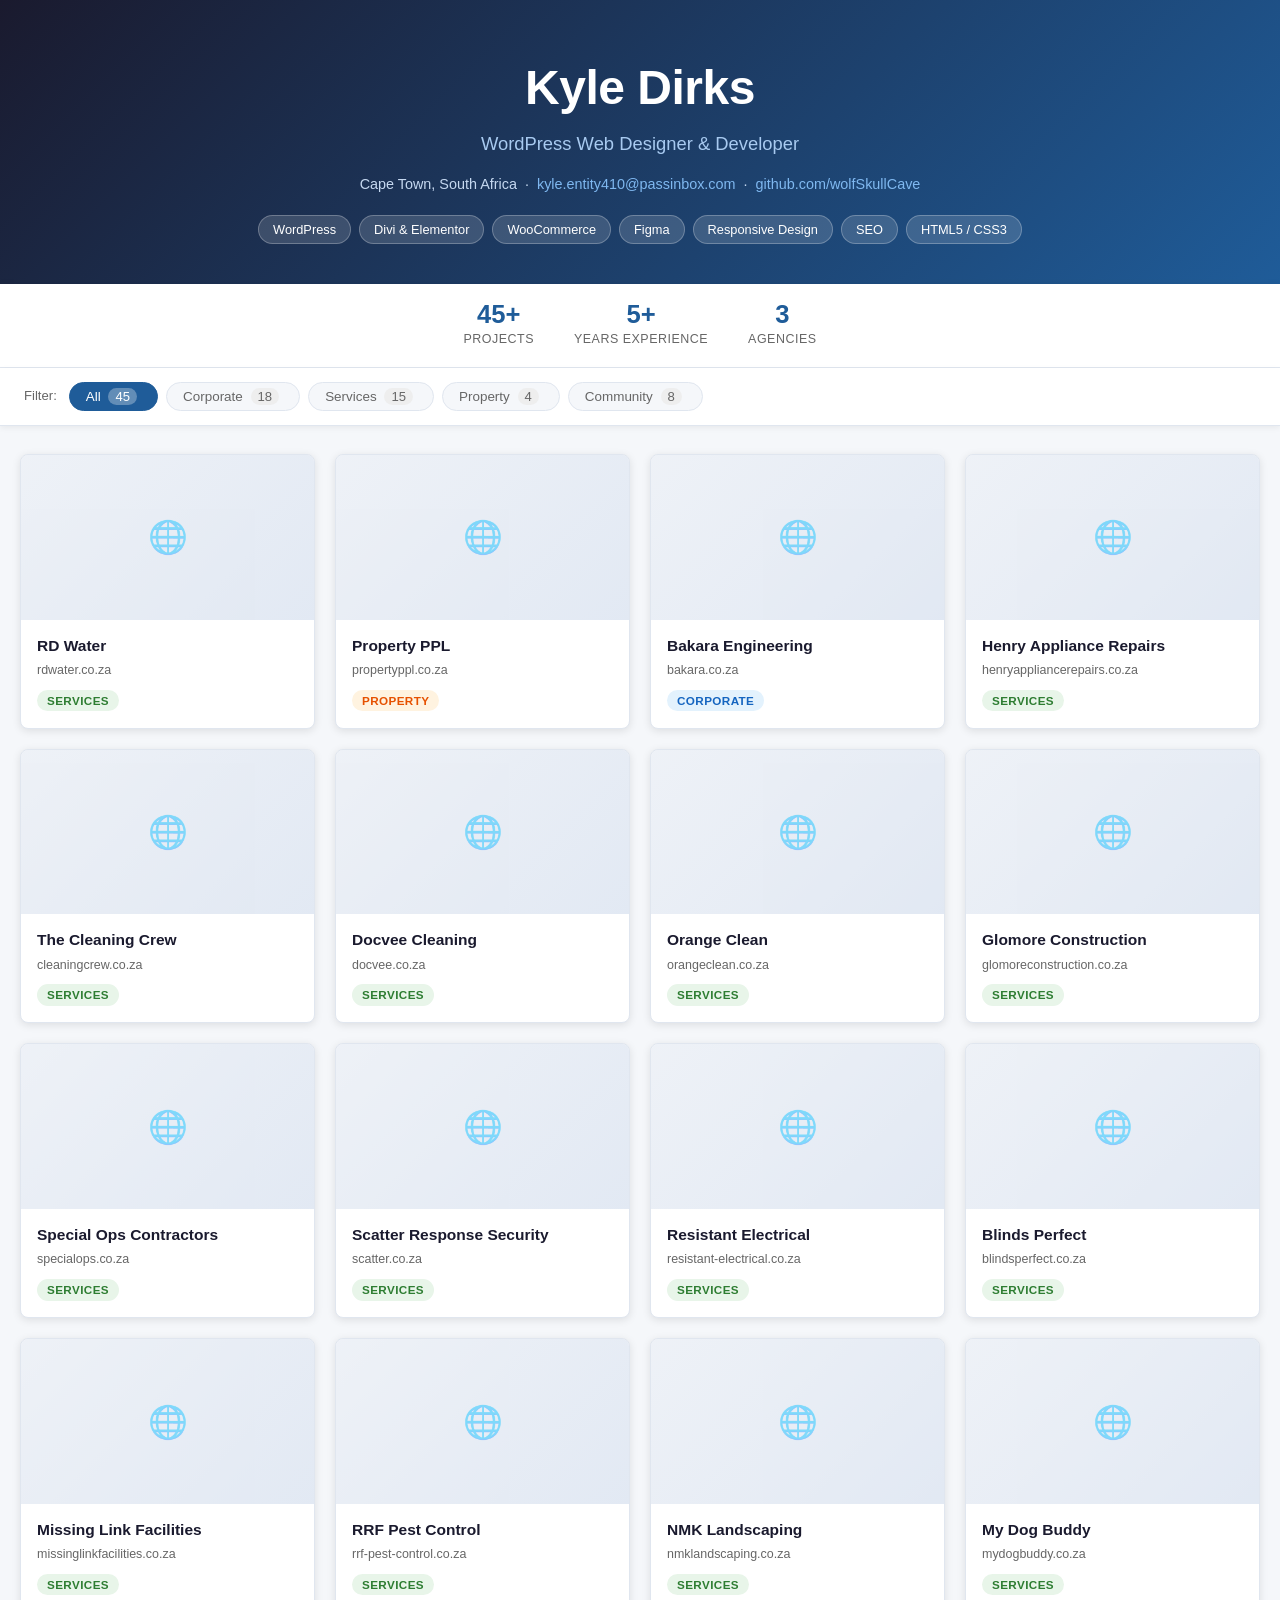
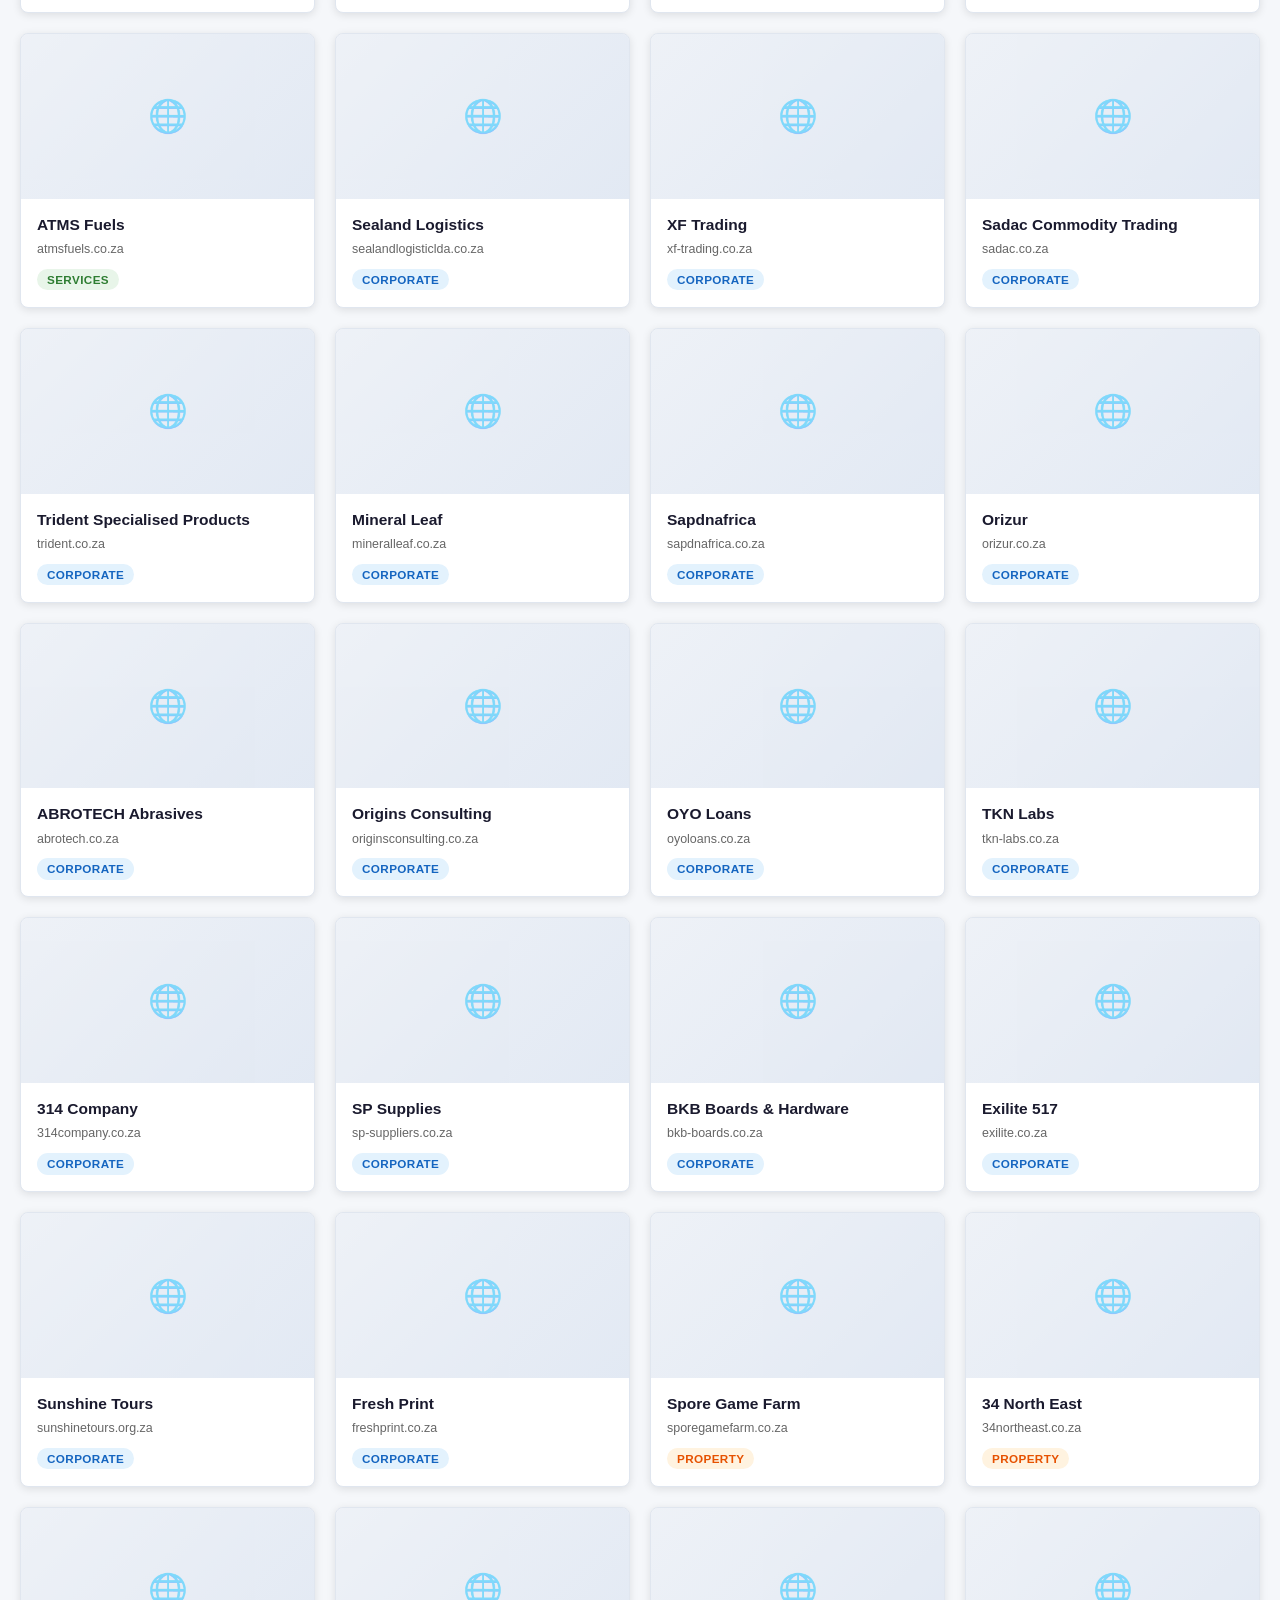
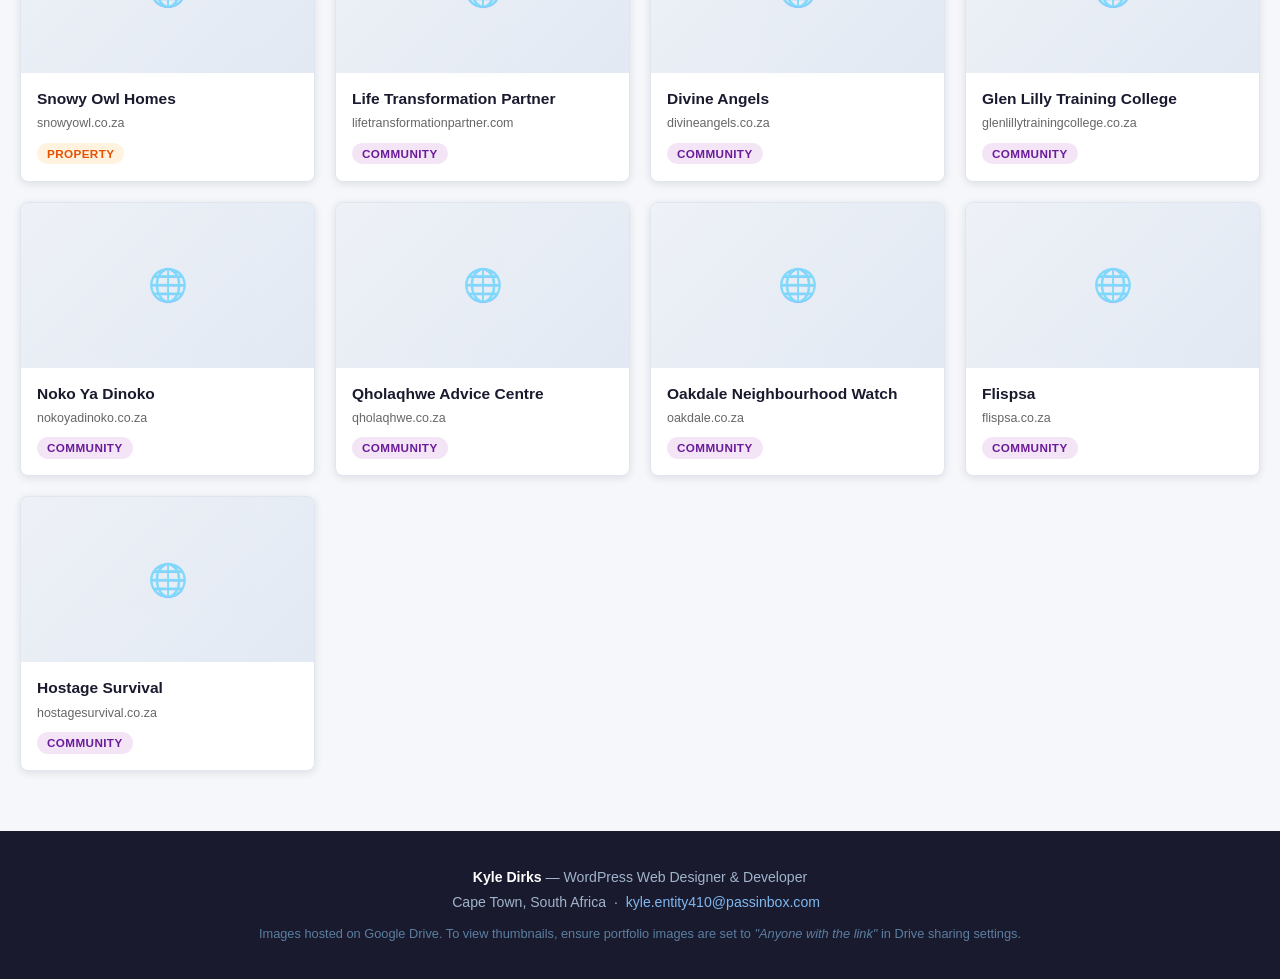
==== public/index.html @ 45b48754 "Mvoe site into public/ and add Wrangler config" ====
<!doctype html>
<html lang="en">
  <head>
    <meta charset="UTF-8" />
    <meta name="viewport" content="width=device-width, initial-scale=1.0" />
    <title>Kyle Dirks — WordPress Web Designer | Portfolio</title>
    <style>
      *,
      *::before,
      *::after {
        box-sizing: border-box;
        margin: 0;
        padding: 0;
      }

      :root {
        --accent: #1f5c99;
        --accent-light: #2e7bd4;
        --accent-bg: #ebf2fb;
        --dark: #1a1a2e;
        --text: #333;
        --muted: #666;
        --light: #f5f7fa;
        --border: #e0e6ef;
        --radius: 8px;
        --shadow: 0 2px 8px rgba(0, 0, 0, 0.1);
        --shadow-lg: 0 8px 32px rgba(0, 0, 0, 0.18);
      }

      body {
        font-family: "Segoe UI", Arial, sans-serif;
        background: var(--light);
        color: var(--text);
        line-height: 1.5;
      }

      /* ─── HEADER ─────────────────────────── */
      header {
        background: linear-gradient(135deg, #1a1a2e 0%, var(--accent) 100%);
        color: #fff;
        padding: 52px 24px 40px;
        text-align: center;
      }
      header h1 {
        font-size: clamp(2rem, 5vw, 3rem);
        font-weight: 700;
        letter-spacing: -0.5px;
      }
      header .subtitle {
        font-size: 1.15rem;
        color: #a8caf0;
        margin: 6px 0 16px;
        font-weight: 400;
      }
      header .meta {
        font-size: 0.9rem;
        color: #c5d8f0;
        margin-bottom: 20px;
      }
      header .meta a {
        color: #7fb8f0;
        text-decoration: none;
      }
      header .meta a:hover {
        text-decoration: underline;
      }
      .tags {
        display: flex;
        flex-wrap: wrap;
        justify-content: center;
        gap: 8px;
      }
      .tag {
        background: rgba(255, 255, 255, 0.15);
        border: 1px solid rgba(255, 255, 255, 0.25);
        color: #fff;
        border-radius: 20px;
        padding: 4px 14px;
        font-size: 0.8rem;
        font-weight: 500;
      }

      /* ─── STATS BAR ──────────────────────── */
      .stats {
        display: flex;
        justify-content: center;
        gap: 40px;
        flex-wrap: wrap;
        background: #fff;
        border-bottom: 1px solid var(--border);
        padding: 18px 24px;
        box-shadow: var(--shadow);
      }
      .stat {
        text-align: center;
      }
      .stat-n {
        font-size: 1.6rem;
        font-weight: 700;
        color: var(--accent);
        line-height: 1;
      }
      .stat-l {
        font-size: 0.78rem;
        color: var(--muted);
        margin-top: 2px;
        text-transform: uppercase;
        letter-spacing: 0.5px;
      }

      /* ─── FILTERS ────────────────────────── */
      .filter-bar {
        position: sticky;
        top: 0;
        z-index: 10;
        background: #fff;
        border-bottom: 1px solid var(--border);
        padding: 14px 24px;
        display: flex;
        flex-wrap: wrap;
        gap: 8px;
        align-items: center;
        box-shadow: 0 2px 6px rgba(0, 0, 0, 0.06);
      }
      .filter-bar span {
        font-size: 0.82rem;
        color: var(--muted);
        margin-right: 4px;
        flex-shrink: 0;
      }
      .filter-btn {
        background: var(--light);
        border: 1.5px solid var(--border);
        color: var(--muted);
        border-radius: 20px;
        padding: 5px 16px;
        font-size: 0.84rem;
        cursor: pointer;
        transition: all 0.18s;
        font-weight: 500;
      }
      .filter-btn:hover {
        border-color: var(--accent);
        color: var(--accent);
        background: var(--accent-bg);
      }
      .filter-btn.active {
        background: var(--accent);
        border-color: var(--accent);
        color: #fff;
      }
      .count-badge {
        display: inline-block;
        background: #eee;
        color: var(--muted);
        border-radius: 10px;
        padding: 1px 7px;
        font-size: 0.72rem;
        margin-left: 4px;
      }
      .filter-btn.active .count-badge {
        background: rgba(255, 255, 255, 0.3);
        color: #fff;
      }

      /* ─── GRID ───────────────────────────── */
      .grid-wrap {
        max-width: 1300px;
        margin: 0 auto;
        padding: 28px 20px 60px;
      }
      .project-grid {
        display: grid;
        grid-template-columns: repeat(auto-fill, minmax(280px, 1fr));
        gap: 20px;
      }

      /* ─── CARD ───────────────────────────── */
      .card {
        background: #fff;
        border-radius: var(--radius);
        overflow: hidden;
        box-shadow: var(--shadow);
        transition:
          transform 0.18s,
          box-shadow 0.18s;
        cursor: pointer;
        border: 1px solid var(--border);
      }
      .card:hover {
        transform: translateY(-4px);
        box-shadow: var(--shadow-lg);
      }
      .card-thumb {
        width: 100%;
        aspect-ratio: 16/9;
        object-fit: cover;
        object-position: top;
        background: #dde4ef;
        display: block;
      }
      .card-thumb-placeholder {
        width: 100%;
        aspect-ratio: 16/9;
        background: linear-gradient(135deg, #dde4ef 0%, #c5d3e8 100%);
        display: flex;
        align-items: center;
        justify-content: center;
        color: var(--accent);
        font-size: 2rem;
        opacity: 0.5;
      }
      .card-body {
        padding: 14px 16px 16px;
      }
      .card-title {
        font-size: 0.97rem;
        font-weight: 600;
        color: var(--dark);
        margin-bottom: 4px;
      }
      .card-url {
        font-size: 0.78rem;
        color: var(--muted);
        margin-bottom: 8px;
        overflow: hidden;
        text-overflow: ellipsis;
        white-space: nowrap;
      }
      .cat-badge {
        display: inline-block;
        border-radius: 12px;
        padding: 2px 10px;
        font-size: 0.73rem;
        font-weight: 600;
        text-transform: uppercase;
        letter-spacing: 0.4px;
      }
      .cat-services {
        background: #e8f5e9;
        color: #2e7d32;
      }
      .cat-corporate {
        background: #e3f2fd;
        color: #1565c0;
      }
      .cat-property {
        background: #fff3e0;
        color: #e65100;
      }
      .cat-community {
        background: #f3e5f5;
        color: #6a1b9a;
      }

      /* ─── MODAL ──────────────────────────── */
      .modal-overlay {
        display: none;
        position: fixed;
        inset: 0;
        z-index: 100;
        background: rgba(10, 14, 25, 0.88);
        backdrop-filter: blur(4px);
        align-items: center;
        justify-content: center;
        padding: 20px;
      }
      .modal-overlay.open {
        display: flex;
      }
      .modal-box {
        background: #fff;
        border-radius: 12px;
        max-width: 960px;
        width: 100%;
        overflow: hidden;
        box-shadow: 0 24px 64px rgba(0, 0, 0, 0.5);
        max-height: 90vh;
        display: flex;
        flex-direction: column;
      }
      .modal-img-wrap {
        position: relative;
        background: #111;
        flex-shrink: 0;
      }
      .modal-img {
        width: 100%;
        max-height: 60vh;
        object-fit: contain;
        display: block;
      }
      .modal-close {
        position: absolute;
        top: 10px;
        right: 10px;
        background: rgba(0, 0, 0, 0.6);
        color: #fff;
        border: none;
        border-radius: 50%;
        width: 34px;
        height: 34px;
        font-size: 1.2rem;
        cursor: pointer;
        line-height: 34px;
        text-align: center;
        transition: background 0.15s;
      }
      .modal-close:hover {
        background: rgba(0, 0, 0, 0.9);
      }
      .modal-info {
        padding: 20px 24px;
        overflow-y: auto;
      }
      .modal-title {
        font-size: 1.25rem;
        font-weight: 700;
        color: var(--dark);
        margin-bottom: 6px;
      }
      .modal-url {
        color: var(--accent);
        font-size: 0.9rem;
        margin-bottom: 12px;
      }
      .modal-url a {
        color: inherit;
        text-decoration: none;
      }
      .modal-url a:hover {
        text-decoration: underline;
      }

      /* ─── FOOTER ─────────────────────────── */
      footer {
        background: var(--dark);
        color: #a0b4cc;
        text-align: center;
        padding: 32px 20px;
        font-size: 0.88rem;
      }
      footer a {
        color: #7fb8f0;
        text-decoration: none;
      }
      footer a:hover {
        text-decoration: underline;
      }
      footer p {
        margin: 4px 0;
      }

      /* ─── NO RESULTS ─────────────────────── */
      .no-results {
        text-align: center;
        padding: 60px 20px;
        color: var(--muted);
        display: none;
      }
      .no-results.show {
        display: block;
      }

      @media (max-width: 500px) {
        .stats {
          gap: 20px;
        }
        .stat-n {
          font-size: 1.3rem;
        }
        .filter-bar {
          padding: 10px 14px;
        }
      }
    </style>
  </head>
  <body>
    <!-- HEADER -->
    <header>
      <h1>Kyle Dirks</h1>
      <p class="subtitle">WordPress Web Designer &amp; Developer</p>
      <p class="meta">
        Cape Town, South Africa &nbsp;·&nbsp;
        <a href="mailto:kyle.entity410@passinbox.com"
          >kyle.entity410@passinbox.com</a
        >
        &nbsp;·&nbsp;
        <a href="https://github.com/wolfSkullCave" target="_blank"
          >github.com/wolfSkullCave</a
        >
      </p>
      <div class="tags">
        <span class="tag">WordPress</span>
        <span class="tag">Divi &amp; Elementor</span>
        <span class="tag">WooCommerce</span>
        <span class="tag">Figma</span>
        <span class="tag">Responsive Design</span>
        <span class="tag">SEO</span>
        <span class="tag">HTML5 / CSS3</span>
      </div>
    </header>

    <!-- STATS -->
    <div class="stats">
      <div class="stat">
        <div class="stat-n">45+</div>
        <div class="stat-l">Projects</div>
      </div>
      <div class="stat">
        <div class="stat-n">5+</div>
        <div class="stat-l">Years Experience</div>
      </div>
      <div class="stat">
        <div class="stat-n">3</div>
        <div class="stat-l">Agencies</div>
      </div>
    </div>

    <!-- FILTER BAR -->
    <div class="filter-bar">
      <span>Filter:</span>
      <button class="filter-btn active" data-cat="all">
        All <span class="count-badge" id="cnt-all"></span>
      </button>
      <button class="filter-btn" data-cat="corporate">
        Corporate <span class="count-badge" id="cnt-corporate"></span>
      </button>
      <button class="filter-btn" data-cat="services">
        Services <span class="count-badge" id="cnt-services"></span>
      </button>
      <button class="filter-btn" data-cat="property">
        Property <span class="count-badge" id="cnt-property"></span>
      </button>
      <button class="filter-btn" data-cat="community">
        Community <span class="count-badge" id="cnt-community"></span>
      </button>
    </div>

    <!-- GRID -->
    <div class="grid-wrap">
      <div class="project-grid" id="grid"></div>
      <div class="no-results" id="noResults">No projects in this category.</div>
    </div>

    <!-- MODAL -->
    <div class="modal-overlay" id="modal" onclick="closeModal(event)">
      <div class="modal-box">
        <div class="modal-img-wrap">
          <img class="modal-img" id="modalImg" src="" alt="" />
          <button
            class="modal-close"
            onclick="document.getElementById('modal').classList.remove('open')"
          >
            ✕
          </button>
        </div>
        <div class="modal-info">
          <div class="modal-title" id="modalTitle"></div>
          <div class="modal-url" id="modalUrl"></div>
        </div>
      </div>
    </div>

    <!-- FOOTER -->
    <footer>
      <p>
        <strong style="color: #fff">Kyle Dirks</strong> — WordPress Web Designer
        &amp; Developer
      </p>
      <p>
        Cape Town, South Africa &nbsp;·&nbsp;
        <a href="mailto:kyle.entity410@passinbox.com"
          >kyle.entity410@passinbox.com</a
        >
        &nbsp;
      </p>
      <p style="margin-top: 10px; font-size: 0.8rem; color: #5a7fa0">
        Images hosted on Google Drive. To view thumbnails, ensure portfolio
        images are set to <em>"Anyone with the link"</em> in Drive sharing
        settings.
      </p>
    </footer>

    <script>
      const PROJECTS = [
        // ── LIVE SITES ─────────────────────────────────────────────────────────────
        {
          id: "1VOn3ZKAwUbLEKaM4uTJyztJ9x8DO9kuT",
          name: "RD Water",
          url: "rdwater.co.za",
          cat: "services",
        },
        {
          id: "1xuIS_zCRkSn0fhZF6Ad-k_DvDBIlaHQO",
          name: "Property PPL",
          url: "propertyppl.co.za",
          cat: "property",
        },
        {
          id: "1AdY3MvihswEKkSLO9ONEdrPy8ykD-rSt",
          name: "Bakara Engineering",
          url: "bakara.co.za",
          cat: "corporate",
        },

        // ── SERVICES ────────────────────────────────────────────────────────────────
        {
          id: "1OZeitE3I3MEvcCmDrr14hKFffZswoZzj",
          name: "Henry Appliance Repairs",
          url: "henryappliancerepairs.co.za",
          cat: "services",
        },
        {
          id: "1ao2gnwcumHWJuwLQurOdCk4n6X17knT5",
          name: "The Cleaning Crew",
          url: "cleaningcrew.co.za",
          cat: "services",
        },
        {
          id: "1-XbLEE9x52l-U4YPDpGG1Ltl_JV69nsO",
          name: "Docvee Cleaning",
          url: "docvee.co.za",
          cat: "services",
        },
        {
          id: "17dZBe9qcqf1zkoKFgwig2fU0ifJXUtPw",
          name: "Orange Clean",
          url: "orangeclean.co.za",
          cat: "services",
        },
        {
          id: "1oFAxQyvmVrfmtj0T7iDNGGWK8JG4TdI8",
          name: "Glomore Construction",
          url: "glomoreconstruction.co.za",
          cat: "services",
        },
        {
          id: "1_yMRY7HYg5rNJz_zPk6j6thSe9CJH3C1",
          name: "Special Ops Contractors",
          url: "specialops.co.za",
          cat: "services",
        },
        {
          id: "1XLmnslQxLV0-A5N7F5BeiASNNL_PTV9k",
          name: "Scatter Response Security",
          url: "scatter.co.za",
          cat: "services",
        },
        {
          id: "1ZPDRsFscFp4ztmzE1AEtw1baC3YrvpFQ",
          name: "Resistant Electrical",
          url: "resistant-electrical.co.za",
          cat: "services",
        },
        {
          id: "19HLzJamrmNAw_ViIx2vaQvEqMYDIzRyc",
          name: "Blinds Perfect",
          url: "blindsperfect.co.za",
          cat: "services",
        },
        {
          id: "1XZkaNRYfQNSDB_0Z4xUr1okp6CbQjUZU",
          name: "Missing Link Facilities",
          url: "missinglinkfacilities.co.za",
          cat: "services",
        },
        {
          id: "1rWTlvmh6eceCX_j27UhWy4ehguwxPcc_",
          name: "RRF Pest Control",
          url: "rrf-pest-control.co.za",
          cat: "services",
        },
        {
          id: "1-5Y-0n3PZafvwCwqHvlI_Y8YnskIpDDf",
          name: "NMK Landscaping",
          url: "nmklandscaping.co.za",
          cat: "services",
        },
        {
          id: "1yqmUr0cnCtfFo3-zH4x-Gop8-C54eU8z",
          name: "My Dog Buddy",
          url: "mydogbuddy.co.za",
          cat: "services",
        },
        {
          id: "17ULK2d_QY-LldDrziYvft5a-ivfLLGws",
          name: "ATMS Fuels",
          url: "atmsfuels.co.za",
          cat: "services",
        },

        // ── CORPORATE ───────────────────────────────────────────────────────────────
        {
          id: "1TvnXIgWq-tRLYcjlD7ZajYobvWK-GU08",
          name: "Sealand Logistics",
          url: "sealandlogisticlda.co.za",
          cat: "corporate",
        },
        {
          id: "1lAWmeF_8JWfru_qbq_qFSfo8xiZH9RE0",
          name: "XF Trading",
          url: "xf-trading.co.za",
          cat: "corporate",
        },
        {
          id: "18IDjkCeOulho27qgL-StfcYa3zH63om7",
          name: "Sadac Commodity Trading",
          url: "sadac.co.za",
          cat: "corporate",
        },
        {
          id: "1odSyRiZVa5Z-pB02ytN6AF83hdISm1Op",
          name: "Trident Specialised Products",
          url: "trident.co.za",
          cat: "corporate",
        },
        {
          id: "1GVniCfnHL-22ex8vA7lK1VIX5LeBZqFA",
          name: "Mineral Leaf",
          url: "mineralleaf.co.za",
          cat: "corporate",
        },
        {
          id: "1kBkdRtWWJVW2s0LEa4Psklf8fvdI8gFb",
          name: "Sapdnafrica",
          url: "sapdnafrica.co.za",
          cat: "corporate",
        },
        {
          id: "1gVYHnxsCOrwsFjn1sh2DRPZXwU0L5yLD",
          name: "Orizur",
          url: "orizur.co.za",
          cat: "corporate",
        },
        {
          id: "1tubptz2Ny1qfvS0vvY-3W0w2qAXRg6i4",
          name: "ABROTECH Abrasives",
          url: "abrotech.co.za",
          cat: "corporate",
        },
        {
          id: "1iZ36zqbTvmycRpXrCdN8tRi79K_C4ASt",
          name: "Origins Consulting",
          url: "originsconsulting.co.za",
          cat: "corporate",
        },
        {
          id: "17BC4peONLqBhBqfubauDkX-fMja4X01P",
          name: "OYO Loans",
          url: "oyoloans.co.za",
          cat: "corporate",
        },
        {
          id: "1gUWUZ7Tt9lh3krVtkOpVNj0A1OOA7Jlu",
          name: "TKN Labs",
          url: "tkn-labs.co.za",
          cat: "corporate",
        },
        {
          id: "1rN4cAQw4dX41zwobVpWwn-AZvj1NJurs",
          name: "314 Company",
          url: "314company.co.za",
          cat: "corporate",
        },
        {
          id: "1lldvoDo48uWdEglRrT1eZ5YebA1IIZvL",
          name: "SP Supplies",
          url: "sp-suppliers.co.za",
          cat: "corporate",
        },
        {
          id: "1WxwepwDT5En0LaowRmpZQsexEVC91fL-",
          name: "BKB Boards & Hardware",
          url: "bkb-boards.co.za",
          cat: "corporate",
        },
        {
          id: "16YYRN2rDC2ATigddgYrpSLPmro54rt0V",
          name: "Exilite 517",
          url: "exilite.co.za",
          cat: "corporate",
        },
        {
          id: "1pWQ0zmrrTksSBa-RFle3xpVck5IJ8iNv",
          name: "Sunshine Tours",
          url: "sunshinetours.org.za",
          cat: "corporate",
        },
        {
          id: "1Uxtuni425Sv7TEv5Fj5qG58pk_YyhZXg",
          name: "Fresh Print",
          url: "freshprint.co.za",
          cat: "corporate",
        },

        // ── PROPERTY ────────────────────────────────────────────────────────────────
        {
          id: "1Naz5C7mDGmfS2EZe-IqEMRAloQgKNH1P",
          name: "Spore Game Farm",
          url: "sporegamefarm.co.za",
          cat: "property",
        },
        {
          id: "1KYiaU04hvrXJO-gpbqBOhm8UjfVXv_oE",
          name: "34 North East",
          url: "34northeast.co.za",
          cat: "property",
        },
        {
          id: "1RA0YErpzneS2u5HMsngsa3TGkRCTjT4y",
          name: "Snowy Owl Homes",
          url: "snowyowl.co.za",
          cat: "property",
        },

        // ── COMMUNITY / NON-PROFIT ──────────────────────────────────────────────────
        {
          id: "1aRxssV2OieRjnNUTjFgDaeRuF-aEYSIX",
          name: "Life Transformation Partner",
          url: "lifetransformationpartner.com",
          cat: "community",
        },
        {
          id: "1GcnPHRovpuREDNdB4B-GFjitgc6EOx17",
          name: "Divine Angels",
          url: "divineangels.co.za",
          cat: "community",
        },
        {
          id: "1gYFSiIoWmRiuz5Cr-IA4-cCpQe5FWrRD",
          name: "Glen Lilly Training College",
          url: "glenlillytrainingcollege.co.za",
          cat: "community",
        },
        {
          id: "1mhT2OmBGmZmuCyJTBJvbEWFS6N6cTCdR",
          name: "Noko Ya Dinoko",
          url: "nokoyadinoko.co.za",
          cat: "community",
        },
        {
          id: "1CmbC0MAj5MkDcoOUB3C_aBBkT_3mhRQR",
          name: "Qholaqhwe Advice Centre",
          url: "qholaqhwe.co.za",
          cat: "community",
        },
        {
          id: "1iEJ2z38W00-uIITbFHQ5jycJvpBJtM1F",
          name: "Oakdale Neighbourhood Watch",
          url: "oakdale.co.za",
          cat: "community",
        },
        {
          id: "1aU_ttb_CZrlB03IZ3LLPPLmoiTGLl1Zg",
          name: "Flispsa",
          url: "flispsa.co.za",
          cat: "community",
        },
        {
          id: "1d28nck1gPjOTU8BM2vjTlMMjSuy-z2zA",
          name: "Hostage Survival",
          url: "hostagesurvival.co.za",
          cat: "community",
        },
      ];

      const CAT_LABELS = {
        services: "Services",
        corporate: "Corporate",
        property: "Property",
        community: "Community",
      };

      function thumb(id) {
        return `https://drive.google.com/thumbnail?id=${id}&sz=w600`;
      }
      function full(id) {
        return `https://drive.google.com/thumbnail?id=${id}&sz=w1200`;
      }

      let active = "all";

      function buildGrid(cat) {
        const grid = document.getElementById("grid");
        const noR = document.getElementById("noResults");
        const filtered =
          cat === "all" ? PROJECTS : PROJECTS.filter((p) => p.cat === cat);
        grid.innerHTML = "";
        if (!filtered.length) {
          noR.classList.add("show");
          return;
        }
        noR.classList.remove("show");
        filtered.forEach((p, i) => {
          const card = document.createElement("div");
          card.className = "card";
          card.innerHTML = `
      <img class="card-thumb" src="${thumb(p.id)}" alt="${p.name}" loading="lazy"
           onerror="this.style.display='none';this.nextElementSibling.style.display='flex'">
      <div class="card-thumb-placeholder" style="display:none">🌐</div>
      <div class="card-body">
        <div class="card-title">${p.name}</div>
        <div class="card-url">${p.url}</div>
        <span class="cat-badge cat-${p.cat}">${CAT_LABELS[p.cat]}</span>
      </div>`;
          card.addEventListener("click", () => openModal(p));
          grid.appendChild(card);
        });
      }

      function updateCounts() {
        const cats = ["all", "corporate", "services", "property", "community"];
        cats.forEach((c) => {
          const n =
            c === "all"
              ? PROJECTS.length
              : PROJECTS.filter((p) => p.cat === c).length;
          document.getElementById("cnt-" + c).textContent = n;
        });
      }

      function openModal(p) {
        document.getElementById("modalImg").src = full(p.id);
        document.getElementById("modalTitle").textContent = p.name;
        document.getElementById("modalUrl").innerHTML =
          `<a href="https://${p.url}" target="_blank" rel="noopener">🔗 ${p.url}</a>
     &nbsp;<span class="cat-badge cat-${p.cat}" style="vertical-align:middle">${CAT_LABELS[p.cat]}</span>
     &nbsp;&nbsp;<a href="${full(p.id)}" target="_blank" rel="noopener" style="font-size:0.82rem;color:var(--muted);text-decoration:none;border:1px solid var(--border);border-radius:4px;padding:2px 9px;">↗ Open image</a>`;
        document.getElementById("modal").classList.add("open");
      }

      function closeModal(e) {
        if (e.target === document.getElementById("modal")) {
          document.getElementById("modal").classList.remove("open");
        }
      }

      document.addEventListener("keydown", (e) => {
        if (e.key === "Escape")
          document.getElementById("modal").classList.remove("open");
      });

      document.querySelectorAll(".filter-btn").forEach((btn) => {
        btn.addEventListener("click", () => {
          document
            .querySelectorAll(".filter-btn")
            .forEach((b) => b.classList.remove("active"));
          btn.classList.add("active");
          buildGrid(btn.dataset.cat);
        });
      });

      updateCounts();
      buildGrid("all");
    </script>
  </body>
</html>
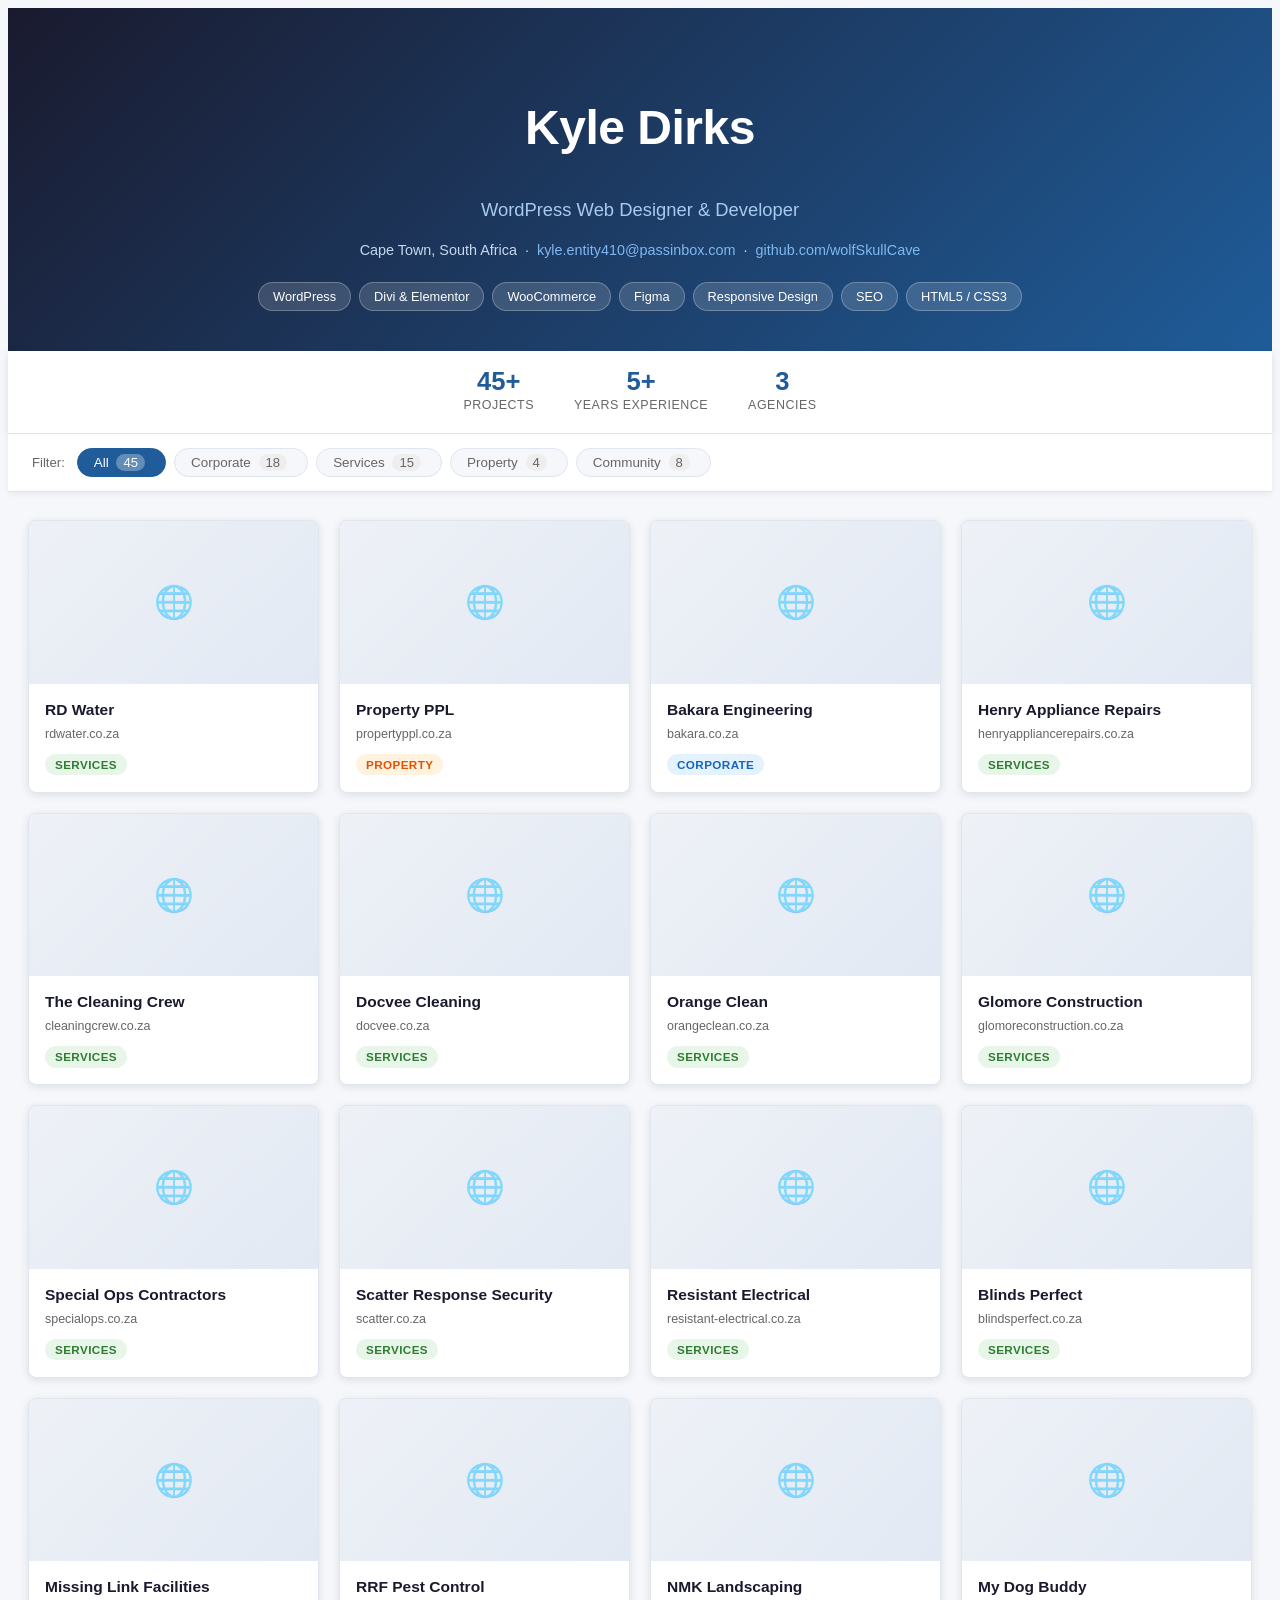
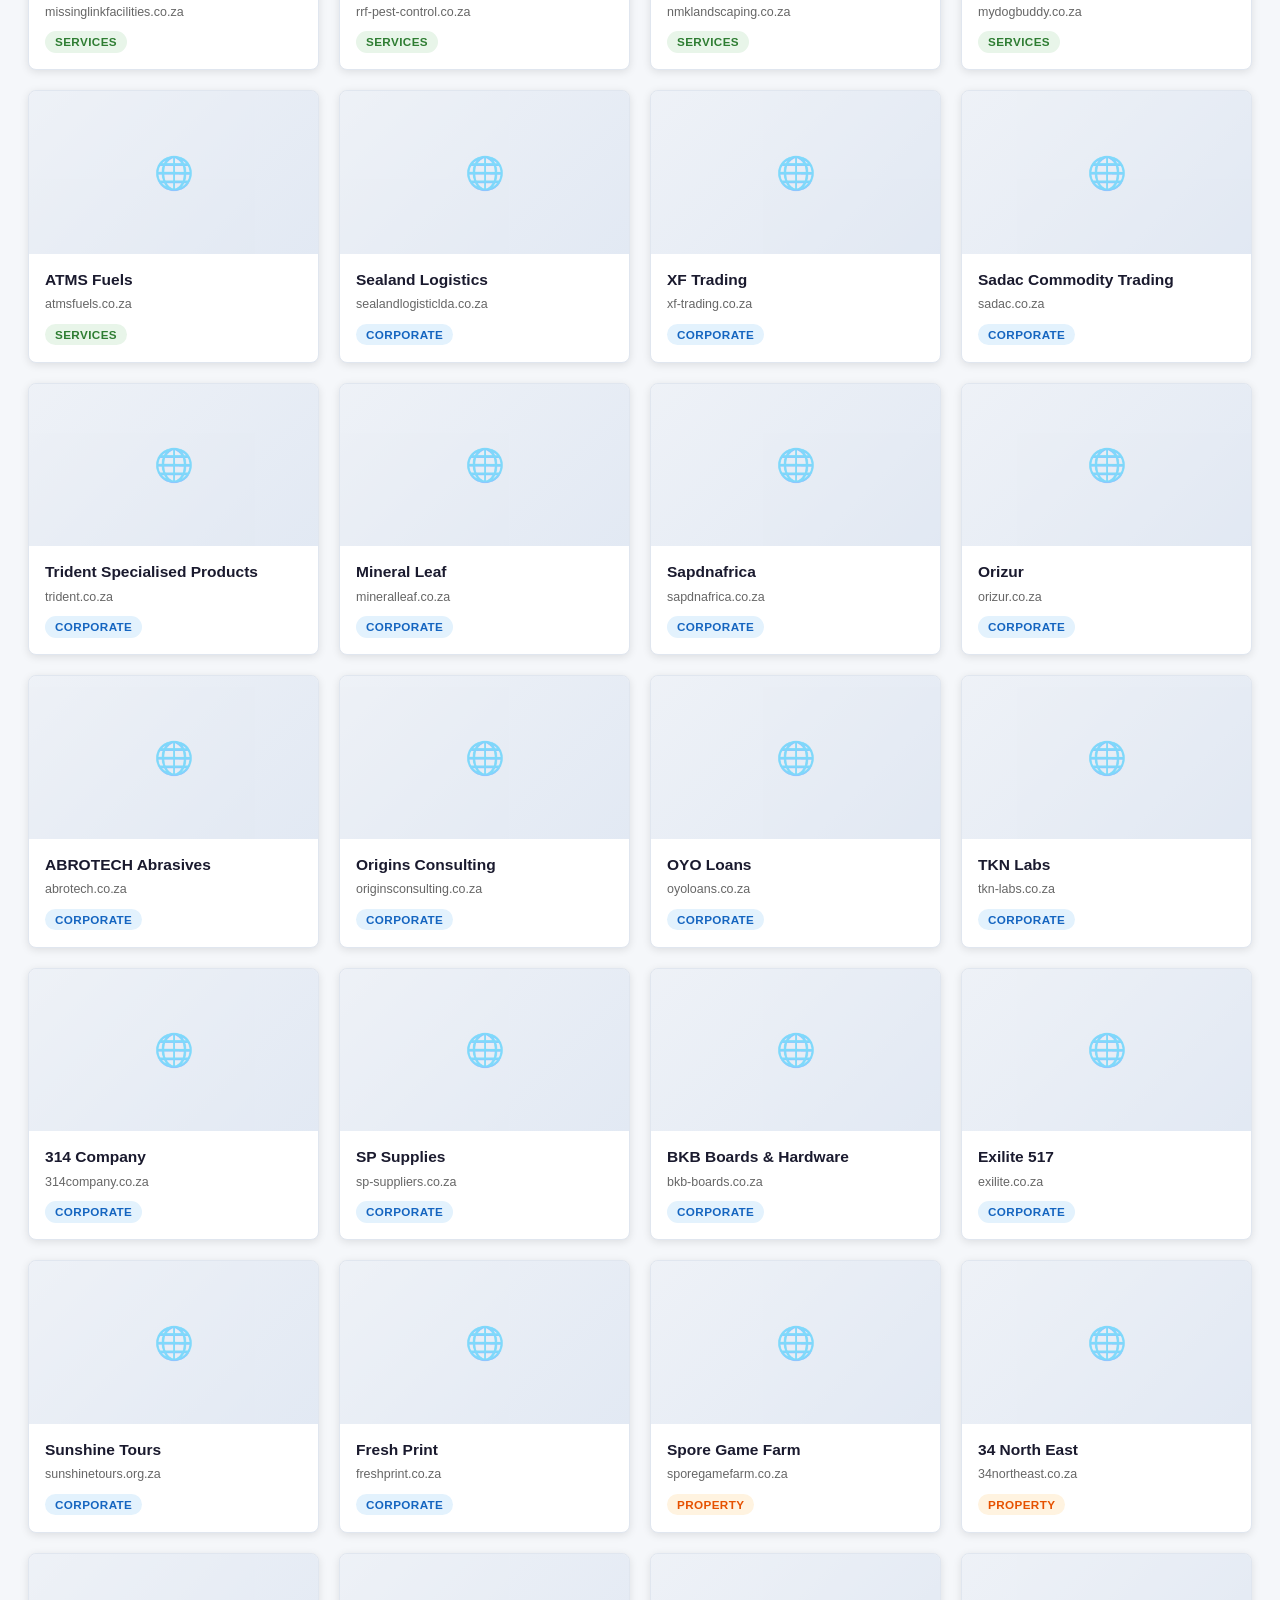
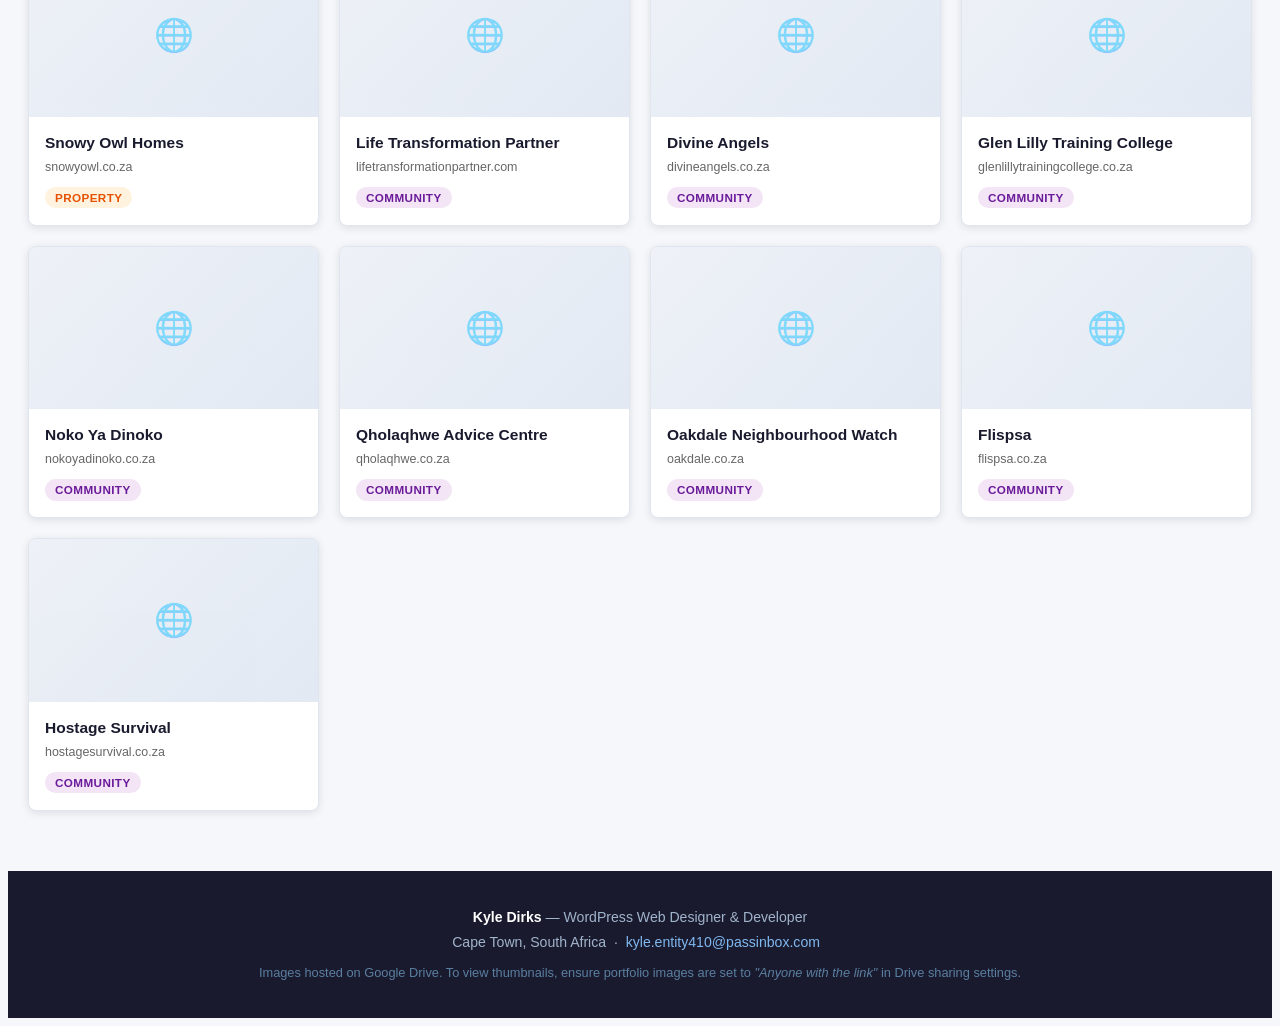
==== commit 92e94a39: "Seperated the styles from the index page" ====
--- a/public/index.html
+++ b/public/index.html
@@ -4,376 +4,7 @@
     <meta charset="UTF-8" />
     <meta name="viewport" content="width=device-width, initial-scale=1.0" />
     <title>Kyle Dirks — WordPress Web Designer | Portfolio</title>
-    <style>
-      *,
-      *::before,
-      *::after {
-        box-sizing: border-box;
-        margin: 0;
-        padding: 0;
-      }
-
-      :root {
-        --accent: #1f5c99;
-        --accent-light: #2e7bd4;
-        --accent-bg: #ebf2fb;
-        --dark: #1a1a2e;
-        --text: #333;
-        --muted: #666;
-        --light: #f5f7fa;
-        --border: #e0e6ef;
-        --radius: 8px;
-        --shadow: 0 2px 8px rgba(0, 0, 0, 0.1);
-        --shadow-lg: 0 8px 32px rgba(0, 0, 0, 0.18);
-      }
-
-      body {
-        font-family: "Segoe UI", Arial, sans-serif;
-        background: var(--light);
-        color: var(--text);
-        line-height: 1.5;
-      }
-
-      /* ─── HEADER ─────────────────────────── */
-      header {
-        background: linear-gradient(135deg, #1a1a2e 0%, var(--accent) 100%);
-        color: #fff;
-        padding: 52px 24px 40px;
-        text-align: center;
-      }
-      header h1 {
-        font-size: clamp(2rem, 5vw, 3rem);
-        font-weight: 700;
-        letter-spacing: -0.5px;
-      }
-      header .subtitle {
-        font-size: 1.15rem;
-        color: #a8caf0;
-        margin: 6px 0 16px;
-        font-weight: 400;
-      }
-      header .meta {
-        font-size: 0.9rem;
-        color: #c5d8f0;
-        margin-bottom: 20px;
-      }
-      header .meta a {
-        color: #7fb8f0;
-        text-decoration: none;
-      }
-      header .meta a:hover {
-        text-decoration: underline;
-      }
-      .tags {
-        display: flex;
-        flex-wrap: wrap;
-        justify-content: center;
-        gap: 8px;
-      }
-      .tag {
-        background: rgba(255, 255, 255, 0.15);
-        border: 1px solid rgba(255, 255, 255, 0.25);
-        color: #fff;
-        border-radius: 20px;
-        padding: 4px 14px;
-        font-size: 0.8rem;
-        font-weight: 500;
-      }
-
-      /* ─── STATS BAR ──────────────────────── */
-      .stats {
-        display: flex;
-        justify-content: center;
-        gap: 40px;
-        flex-wrap: wrap;
-        background: #fff;
-        border-bottom: 1px solid var(--border);
-        padding: 18px 24px;
-        box-shadow: var(--shadow);
-      }
-      .stat {
-        text-align: center;
-      }
-      .stat-n {
-        font-size: 1.6rem;
-        font-weight: 700;
-        color: var(--accent);
-        line-height: 1;
-      }
-      .stat-l {
-        font-size: 0.78rem;
-        color: var(--muted);
-        margin-top: 2px;
-        text-transform: uppercase;
-        letter-spacing: 0.5px;
-      }
-
-      /* ─── FILTERS ────────────────────────── */
-      .filter-bar {
-        position: sticky;
-        top: 0;
-        z-index: 10;
-        background: #fff;
-        border-bottom: 1px solid var(--border);
-        padding: 14px 24px;
-        display: flex;
-        flex-wrap: wrap;
-        gap: 8px;
-        align-items: center;
-        box-shadow: 0 2px 6px rgba(0, 0, 0, 0.06);
-      }
-      .filter-bar span {
-        font-size: 0.82rem;
-        color: var(--muted);
-        margin-right: 4px;
-        flex-shrink: 0;
-      }
-      .filter-btn {
-        background: var(--light);
-        border: 1.5px solid var(--border);
-        color: var(--muted);
-        border-radius: 20px;
-        padding: 5px 16px;
-        font-size: 0.84rem;
-        cursor: pointer;
-        transition: all 0.18s;
-        font-weight: 500;
-      }
-      .filter-btn:hover {
-        border-color: var(--accent);
-        color: var(--accent);
-        background: var(--accent-bg);
-      }
-      .filter-btn.active {
-        background: var(--accent);
-        border-color: var(--accent);
-        color: #fff;
-      }
-      .count-badge {
-        display: inline-block;
-        background: #eee;
-        color: var(--muted);
-        border-radius: 10px;
-        padding: 1px 7px;
-        font-size: 0.72rem;
-        margin-left: 4px;
-      }
-      .filter-btn.active .count-badge {
-        background: rgba(255, 255, 255, 0.3);
-        color: #fff;
-      }
-
-      /* ─── GRID ───────────────────────────── */
-      .grid-wrap {
-        max-width: 1300px;
-        margin: 0 auto;
-        padding: 28px 20px 60px;
-      }
-      .project-grid {
-        display: grid;
-        grid-template-columns: repeat(auto-fill, minmax(280px, 1fr));
-        gap: 20px;
-      }
-
-      /* ─── CARD ───────────────────────────── */
-      .card {
-        background: #fff;
-        border-radius: var(--radius);
-        overflow: hidden;
-        box-shadow: var(--shadow);
-        transition:
-          transform 0.18s,
-          box-shadow 0.18s;
-        cursor: pointer;
-        border: 1px solid var(--border);
-      }
-      .card:hover {
-        transform: translateY(-4px);
-        box-shadow: var(--shadow-lg);
-      }
-      .card-thumb {
-        width: 100%;
-        aspect-ratio: 16/9;
-        object-fit: cover;
-        object-position: top;
-        background: #dde4ef;
-        display: block;
-      }
-      .card-thumb-placeholder {
-        width: 100%;
-        aspect-ratio: 16/9;
-        background: linear-gradient(135deg, #dde4ef 0%, #c5d3e8 100%);
-        display: flex;
-        align-items: center;
-        justify-content: center;
-        color: var(--accent);
-        font-size: 2rem;
-        opacity: 0.5;
-      }
-      .card-body {
-        padding: 14px 16px 16px;
-      }
-      .card-title {
-        font-size: 0.97rem;
-        font-weight: 600;
-        color: var(--dark);
-        margin-bottom: 4px;
-      }
-      .card-url {
-        font-size: 0.78rem;
-        color: var(--muted);
-        margin-bottom: 8px;
-        overflow: hidden;
-        text-overflow: ellipsis;
-        white-space: nowrap;
-      }
-      .cat-badge {
-        display: inline-block;
-        border-radius: 12px;
-        padding: 2px 10px;
-        font-size: 0.73rem;
-        font-weight: 600;
-        text-transform: uppercase;
-        letter-spacing: 0.4px;
-      }
-      .cat-services {
-        background: #e8f5e9;
-        color: #2e7d32;
-      }
-      .cat-corporate {
-        background: #e3f2fd;
-        color: #1565c0;
-      }
-      .cat-property {
-        background: #fff3e0;
-        color: #e65100;
-      }
-      .cat-community {
-        background: #f3e5f5;
-        color: #6a1b9a;
-      }
-
-      /* ─── MODAL ──────────────────────────── */
-      .modal-overlay {
-        display: none;
-        position: fixed;
-        inset: 0;
-        z-index: 100;
-        background: rgba(10, 14, 25, 0.88);
-        backdrop-filter: blur(4px);
-        align-items: center;
-        justify-content: center;
-        padding: 20px;
-      }
-      .modal-overlay.open {
-        display: flex;
-      }
-      .modal-box {
-        background: #fff;
-        border-radius: 12px;
-        max-width: 960px;
-        width: 100%;
-        overflow: hidden;
-        box-shadow: 0 24px 64px rgba(0, 0, 0, 0.5);
-        max-height: 90vh;
-        display: flex;
-        flex-direction: column;
-      }
-      .modal-img-wrap {
-        position: relative;
-        background: #111;
-        flex-shrink: 0;
-      }
-      .modal-img {
-        width: 100%;
-        max-height: 60vh;
-        object-fit: contain;
-        display: block;
-      }
-      .modal-close {
-        position: absolute;
-        top: 10px;
-        right: 10px;
-        background: rgba(0, 0, 0, 0.6);
-        color: #fff;
-        border: none;
-        border-radius: 50%;
-        width: 34px;
-        height: 34px;
-        font-size: 1.2rem;
-        cursor: pointer;
-        line-height: 34px;
-        text-align: center;
-        transition: background 0.15s;
-      }
-      .modal-close:hover {
-        background: rgba(0, 0, 0, 0.9);
-      }
-      .modal-info {
-        padding: 20px 24px;
-        overflow-y: auto;
-      }
-      .modal-title {
-        font-size: 1.25rem;
-        font-weight: 700;
-        color: var(--dark);
-        margin-bottom: 6px;
-      }
-      .modal-url {
-        color: var(--accent);
-        font-size: 0.9rem;
-        margin-bottom: 12px;
-      }
-      .modal-url a {
-        color: inherit;
-        text-decoration: none;
-      }
-      .modal-url a:hover {
-        text-decoration: underline;
-      }
-
-      /* ─── FOOTER ─────────────────────────── */
-      footer {
-        background: var(--dark);
-        color: #a0b4cc;
-        text-align: center;
-        padding: 32px 20px;
-        font-size: 0.88rem;
-      }
-      footer a {
-        color: #7fb8f0;
-        text-decoration: none;
-      }
-      footer a:hover {
-        text-decoration: underline;
-      }
-      footer p {
-        margin: 4px 0;
-      }
-
-      /* ─── NO RESULTS ─────────────────────── */
-      .no-results {
-        text-align: center;
-        padding: 60px 20px;
-        color: var(--muted);
-        display: none;
-      }
-      .no-results.show {
-        display: block;
-      }
-
-      @media (max-width: 500px) {
-        .stats {
-          gap: 20px;
-        }
-        .stat-n {
-          font-size: 1.3rem;
-        }
-        .filter-bar {
-          padding: 10px 14px;
-        }
-      }
-    </style>
+    <link rel="stylesheet" href="style.css" />
   </head>
   <body>
     <!-- HEADER -->
--- a/public/style.css
+++ b/public/style.css
@@ -0,0 +1,412 @@
+ *::before,
+ *::after {
+     box-sizing: border-box;
+     margin: 0;
+     padding: 0;
+ }
+
+ :root {
+     --accent: #1f5c99;
+     --accent-light: #2e7bd4;
+     --accent-bg: #ebf2fb;
+     --dark: #1a1a2e;
+     --text: #333;
+     --muted: #666;
+     --light: #f5f7fa;
+     --border: #e0e6ef;
+     --radius: 8px;
+     --shadow: 0 2px 8px rgba(0, 0, 0, 0.1);
+     --shadow-lg: 0 8px 32px rgba(0, 0, 0, 0.18);
+ }
+
+ body {
+     font-family: "Segoe UI", Arial, sans-serif;
+     background: var(--light);
+     color: var(--text);
+     line-height: 1.5;
+ }
+
+ /* ─── HEADER ─────────────────────────── */
+ header {
+     background: linear-gradient(135deg, #1a1a2e 0%, var(--accent) 100%);
+     color: #fff;
+     padding: 52px 24px 40px;
+     text-align: center;
+ }
+
+ header h1 {
+     font-size: clamp(2rem, 5vw, 3rem);
+     font-weight: 700;
+     letter-spacing: -0.5px;
+ }
+
+ header .subtitle {
+     font-size: 1.15rem;
+     color: #a8caf0;
+     margin: 6px 0 16px;
+     font-weight: 400;
+ }
+
+ header .meta {
+     font-size: 0.9rem;
+     color: #c5d8f0;
+     margin-bottom: 20px;
+ }
+
+ header .meta a {
+     color: #7fb8f0;
+     text-decoration: none;
+ }
+
+ header .meta a:hover {
+     text-decoration: underline;
+ }
+
+ .tags {
+     display: flex;
+     flex-wrap: wrap;
+     justify-content: center;
+     gap: 8px;
+ }
+
+ .tag {
+     background: rgba(255, 255, 255, 0.15);
+     border: 1px solid rgba(255, 255, 255, 0.25);
+     color: #fff;
+     border-radius: 20px;
+     padding: 4px 14px;
+     font-size: 0.8rem;
+     font-weight: 500;
+ }
+
+ /* ─── STATS BAR ──────────────────────── */
+ .stats {
+     display: flex;
+     justify-content: center;
+     gap: 40px;
+     flex-wrap: wrap;
+     background: #fff;
+     border-bottom: 1px solid var(--border);
+     padding: 18px 24px;
+     box-shadow: var(--shadow);
+ }
+
+ .stat {
+     text-align: center;
+ }
+
+ .stat-n {
+     font-size: 1.6rem;
+     font-weight: 700;
+     color: var(--accent);
+     line-height: 1;
+ }
+
+ .stat-l {
+     font-size: 0.78rem;
+     color: var(--muted);
+     margin-top: 2px;
+     text-transform: uppercase;
+     letter-spacing: 0.5px;
+ }
+
+ /* ─── FILTERS ────────────────────────── */
+ .filter-bar {
+     position: sticky;
+     top: 0;
+     z-index: 10;
+     background: #fff;
+     border-bottom: 1px solid var(--border);
+     padding: 14px 24px;
+     display: flex;
+     flex-wrap: wrap;
+     gap: 8px;
+     align-items: center;
+     box-shadow: 0 2px 6px rgba(0, 0, 0, 0.06);
+ }
+
+ .filter-bar span {
+     font-size: 0.82rem;
+     color: var(--muted);
+     margin-right: 4px;
+     flex-shrink: 0;
+ }
+
+ .filter-btn {
+     background: var(--light);
+     border: 1.5px solid var(--border);
+     color: var(--muted);
+     border-radius: 20px;
+     padding: 5px 16px;
+     font-size: 0.84rem;
+     cursor: pointer;
+     transition: all 0.18s;
+     font-weight: 500;
+ }
+
+ .filter-btn:hover {
+     border-color: var(--accent);
+     color: var(--accent);
+     background: var(--accent-bg);
+ }
+
+ .filter-btn.active {
+     background: var(--accent);
+     border-color: var(--accent);
+     color: #fff;
+ }
+
+ .count-badge {
+     display: inline-block;
+     background: #eee;
+     color: var(--muted);
+     border-radius: 10px;
+     padding: 1px 7px;
+     font-size: 0.72rem;
+     margin-left: 4px;
+ }
+
+ .filter-btn.active .count-badge {
+     background: rgba(255, 255, 255, 0.3);
+     color: #fff;
+ }
+
+ /* ─── GRID ───────────────────────────── */
+ .grid-wrap {
+     max-width: 1300px;
+     margin: 0 auto;
+     padding: 28px 20px 60px;
+ }
+
+ .project-grid {
+     display: grid;
+     grid-template-columns: repeat(auto-fill, minmax(280px, 1fr));
+     gap: 20px;
+ }
+
+ /* ─── CARD ───────────────────────────── */
+ .card {
+     background: #fff;
+     border-radius: var(--radius);
+     overflow: hidden;
+     box-shadow: var(--shadow);
+     transition:
+         transform 0.18s,
+         box-shadow 0.18s;
+     cursor: pointer;
+     border: 1px solid var(--border);
+ }
+
+ .card:hover {
+     transform: translateY(-4px);
+     box-shadow: var(--shadow-lg);
+ }
+
+ .card-thumb {
+     width: 100%;
+     aspect-ratio: 16/9;
+     object-fit: cover;
+     object-position: top;
+     background: #dde4ef;
+     display: block;
+ }
+
+ .card-thumb-placeholder {
+     width: 100%;
+     aspect-ratio: 16/9;
+     background: linear-gradient(135deg, #dde4ef 0%, #c5d3e8 100%);
+     display: flex;
+     align-items: center;
+     justify-content: center;
+     color: var(--accent);
+     font-size: 2rem;
+     opacity: 0.5;
+ }
+
+ .card-body {
+     padding: 14px 16px 16px;
+ }
+
+ .card-title {
+     font-size: 0.97rem;
+     font-weight: 600;
+     color: var(--dark);
+     margin-bottom: 4px;
+ }
+
+ .card-url {
+     font-size: 0.78rem;
+     color: var(--muted);
+     margin-bottom: 8px;
+     overflow: hidden;
+     text-overflow: ellipsis;
+     white-space: nowrap;
+ }
+
+ .cat-badge {
+     display: inline-block;
+     border-radius: 12px;
+     padding: 2px 10px;
+     font-size: 0.73rem;
+     font-weight: 600;
+     text-transform: uppercase;
+     letter-spacing: 0.4px;
+ }
+
+ .cat-services {
+     background: #e8f5e9;
+     color: #2e7d32;
+ }
+
+ .cat-corporate {
+     background: #e3f2fd;
+     color: #1565c0;
+ }
+
+ .cat-property {
+     background: #fff3e0;
+     color: #e65100;
+ }
+
+ .cat-community {
+     background: #f3e5f5;
+     color: #6a1b9a;
+ }
+
+ /* ─── MODAL ──────────────────────────── */
+ .modal-overlay {
+     display: none;
+     position: fixed;
+     inset: 0;
+     z-index: 100;
+     background: rgba(10, 14, 25, 0.88);
+     backdrop-filter: blur(4px);
+     align-items: center;
+     justify-content: center;
+     padding: 20px;
+ }
+
+ .modal-overlay.open {
+     display: flex;
+ }
+
+ .modal-box {
+     background: #fff;
+     border-radius: 12px;
+     max-width: 960px;
+     width: 100%;
+     overflow: hidden;
+     box-shadow: 0 24px 64px rgba(0, 0, 0, 0.5);
+     max-height: 90vh;
+     display: flex;
+     flex-direction: column;
+ }
+
+ .modal-img-wrap {
+     position: relative;
+     background: #111;
+     flex-shrink: 0;
+ }
+
+ .modal-img {
+     width: 100%;
+     max-height: 60vh;
+     object-fit: contain;
+     display: block;
+ }
+
+ .modal-close {
+     position: absolute;
+     top: 10px;
+     right: 10px;
+     background: rgba(0, 0, 0, 0.6);
+     color: #fff;
+     border: none;
+     border-radius: 50%;
+     width: 34px;
+     height: 34px;
+     font-size: 1.2rem;
+     cursor: pointer;
+     line-height: 34px;
+     text-align: center;
+     transition: background 0.15s;
+ }
+
+ .modal-close:hover {
+     background: rgba(0, 0, 0, 0.9);
+ }
+
+ .modal-info {
+     padding: 20px 24px;
+     overflow-y: auto;
+ }
+
+ .modal-title {
+     font-size: 1.25rem;
+     font-weight: 700;
+     color: var(--dark);
+     margin-bottom: 6px;
+ }
+
+ .modal-url {
+     color: var(--accent);
+     font-size: 0.9rem;
+     margin-bottom: 12px;
+ }
+
+ .modal-url a {
+     color: inherit;
+     text-decoration: none;
+ }
+
+ .modal-url a:hover {
+     text-decoration: underline;
+ }
+
+ /* ─── FOOTER ─────────────────────────── */
+ footer {
+     background: var(--dark);
+     color: #a0b4cc;
+     text-align: center;
+     padding: 32px 20px;
+     font-size: 0.88rem;
+ }
+
+ footer a {
+     color: #7fb8f0;
+     text-decoration: none;
+ }
+
+ footer a:hover {
+     text-decoration: underline;
+ }
+
+ footer p {
+     margin: 4px 0;
+ }
+
+ /* ─── NO RESULTS ─────────────────────── */
+ .no-results {
+     text-align: center;
+     padding: 60px 20px;
+     color: var(--muted);
+     display: none;
+ }
+
+ .no-results.show {
+     display: block;
+ }
+
+ @media (max-width: 500px) {
+     .stats {
+         gap: 20px;
+     }
+
+     .stat-n {
+         font-size: 1.3rem;
+     }
+
+     .filter-bar {
+         padding: 10px 14px;
+     }
+ }
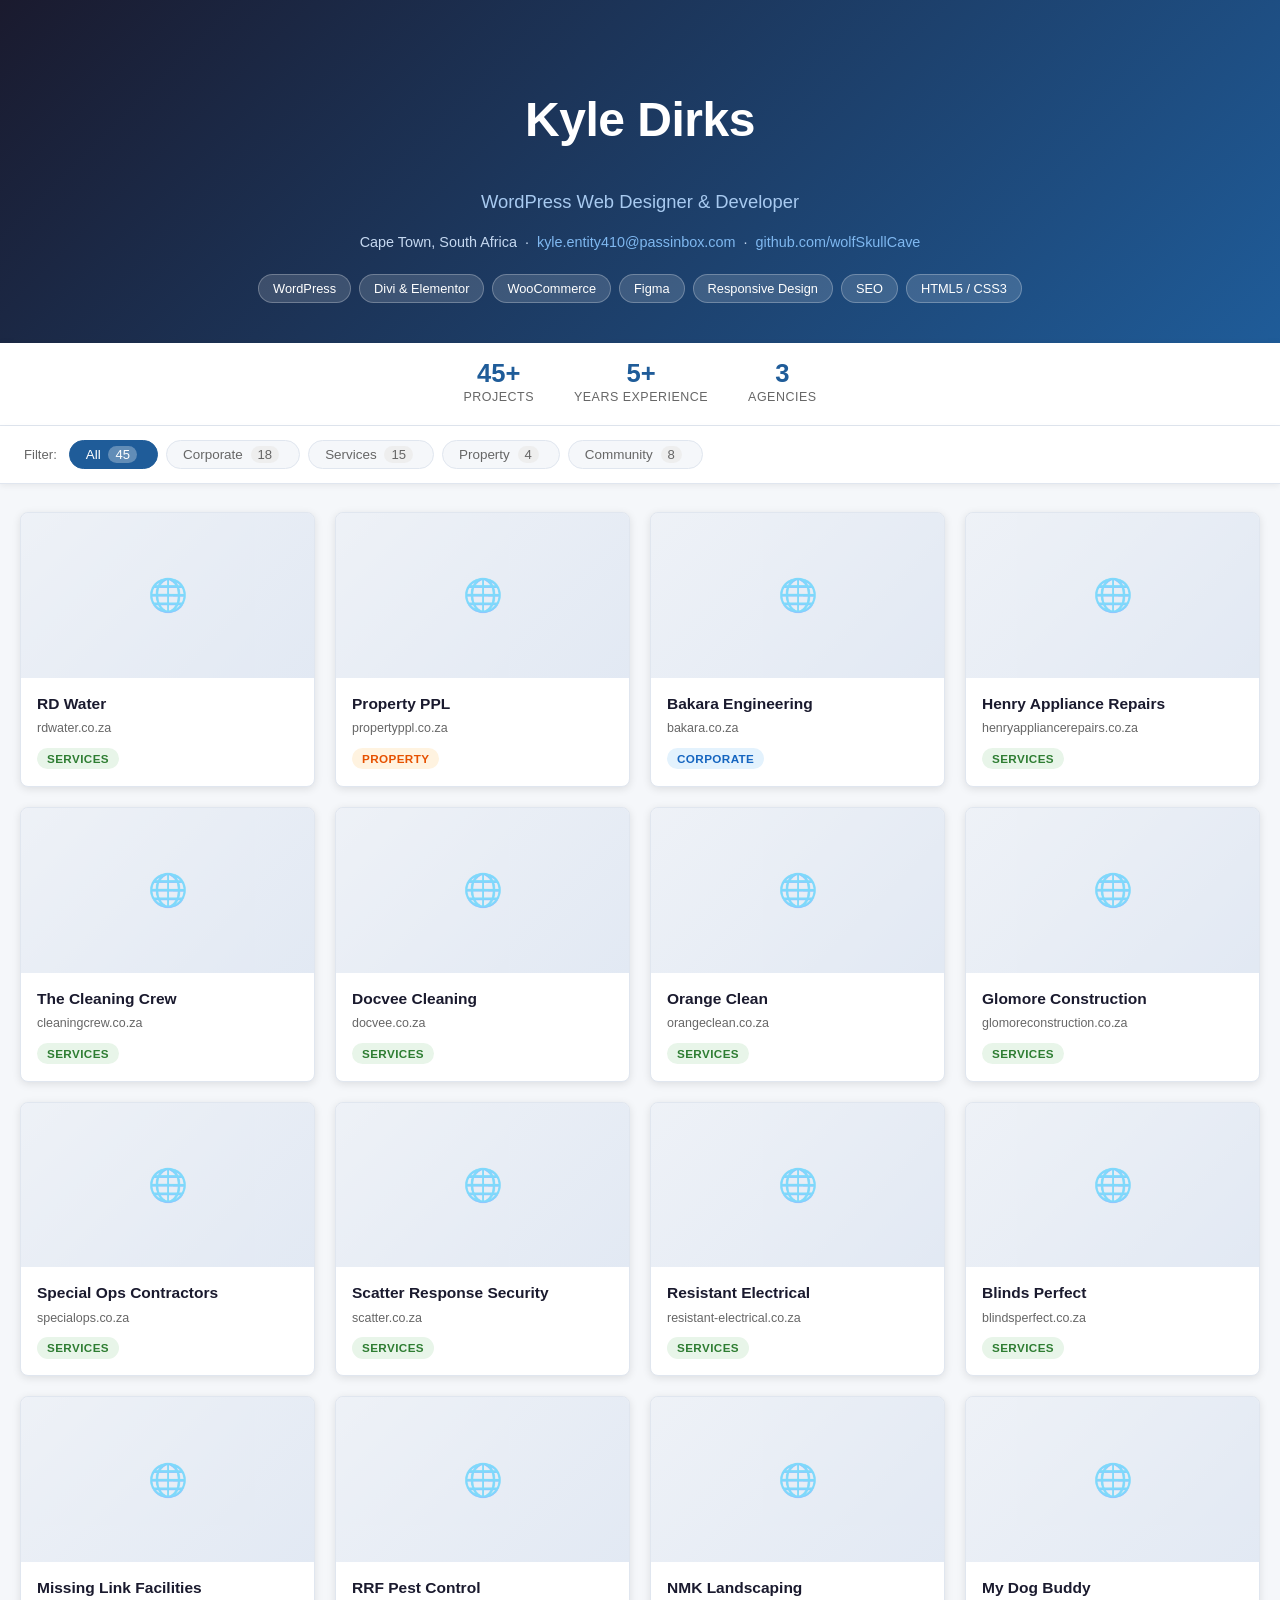
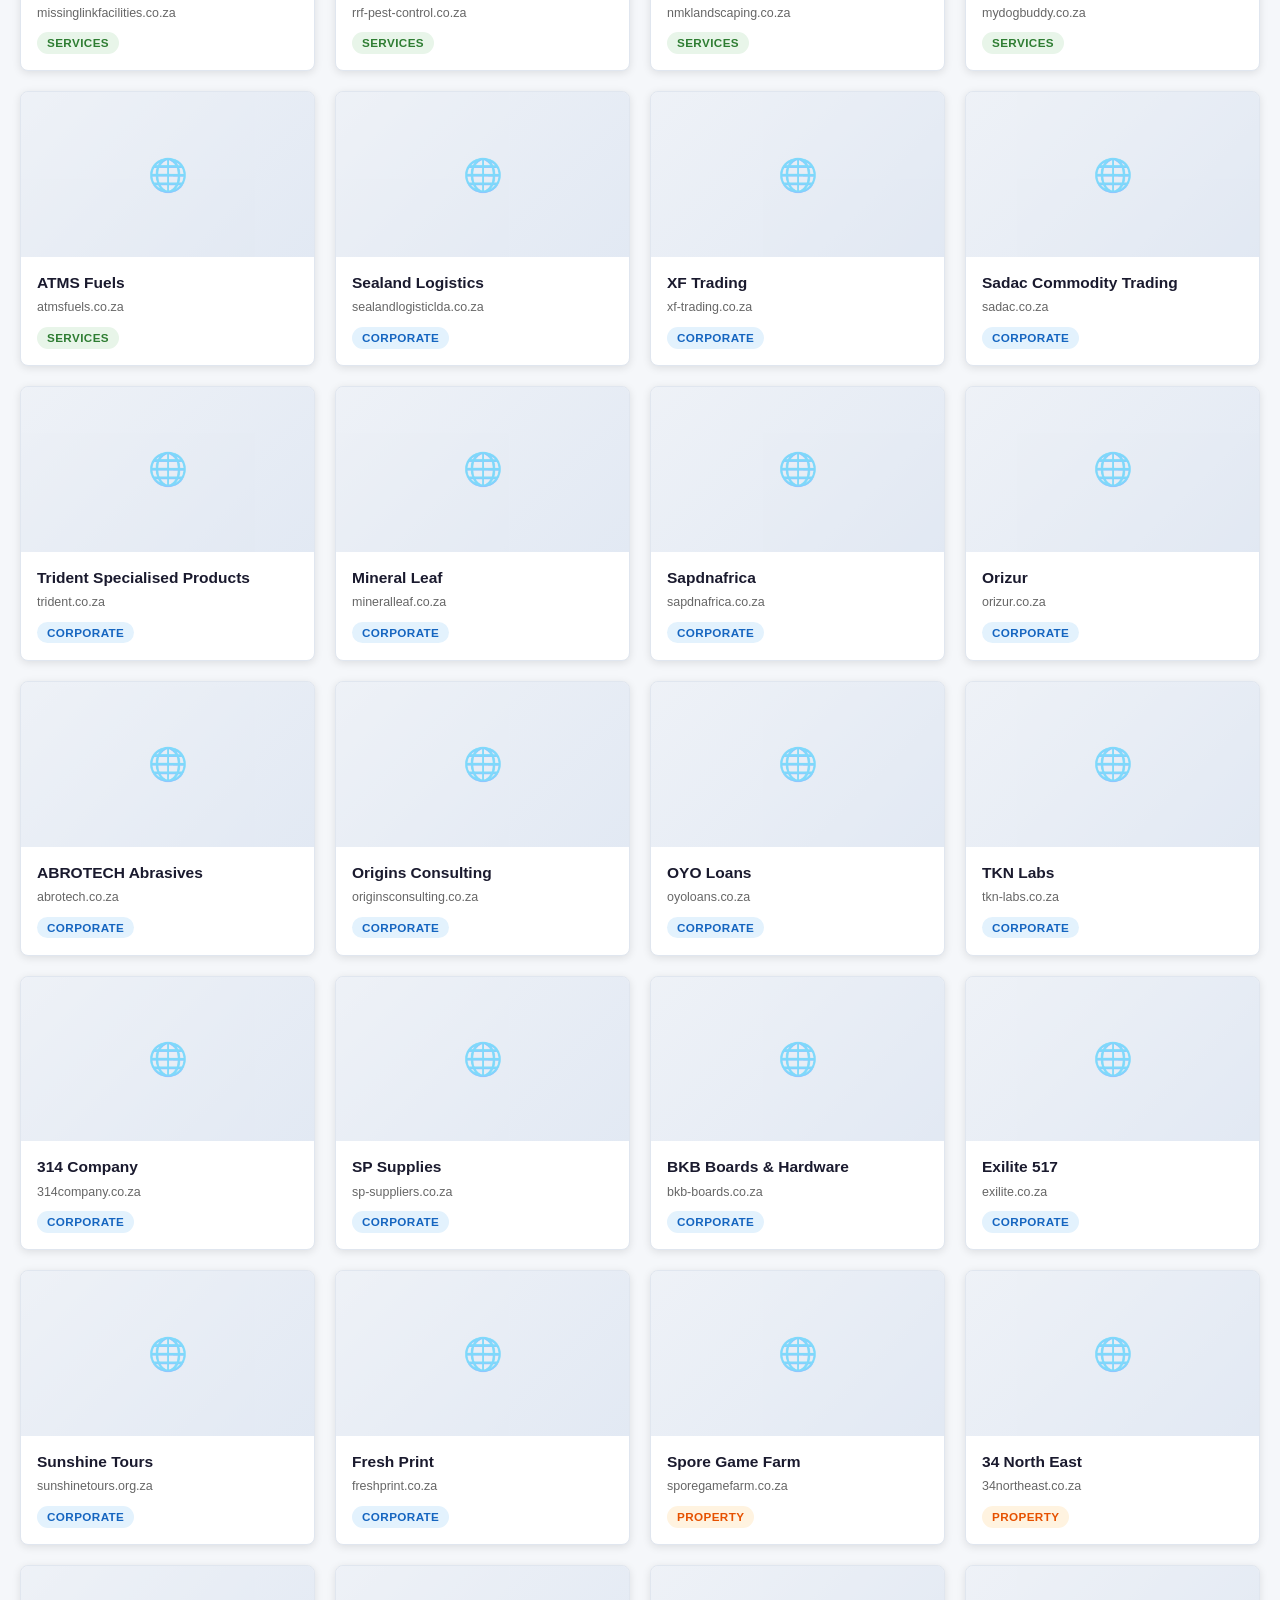
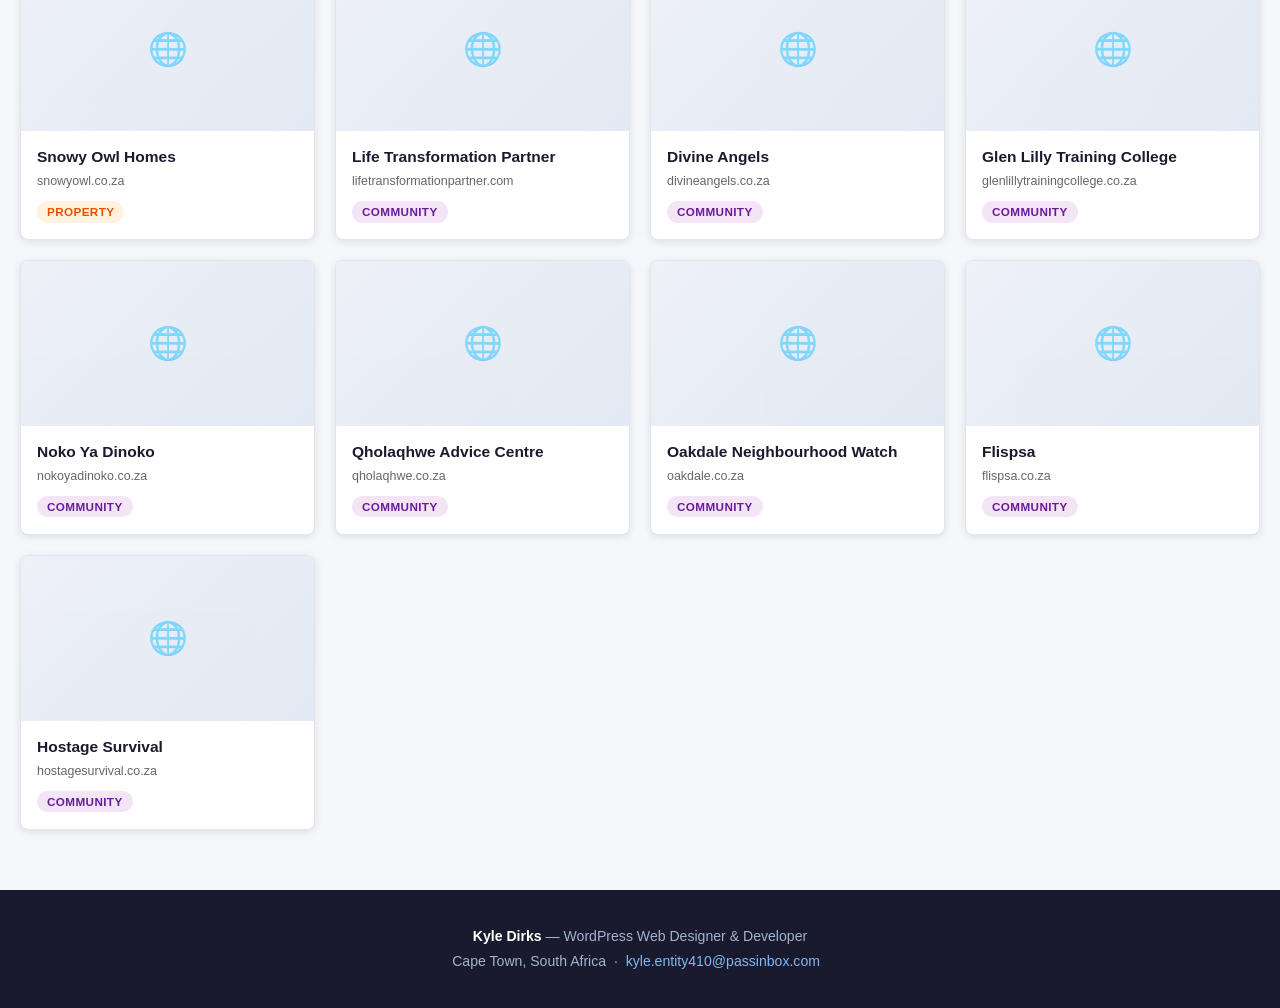
==== commit 5a065924: "refactor(index.html): Minor changes. - Removed google drive note from footer. - Seperated script fro" ====
--- a/public/index.html
+++ b/public/index.html
@@ -106,384 +106,8 @@
         >
         &nbsp;
       </p>
-      <p style="margin-top: 10px; font-size: 0.8rem; color: #5a7fa0">
-        Images hosted on Google Drive. To view thumbnails, ensure portfolio
-        images are set to <em>"Anyone with the link"</em> in Drive sharing
-        settings.
-      </p>
     </footer>
 
-    <script>
-      const PROJECTS = [
-        // ── LIVE SITES ─────────────────────────────────────────────────────────────
-        {
-          id: "1VOn3ZKAwUbLEKaM4uTJyztJ9x8DO9kuT",
-          name: "RD Water",
-          url: "rdwater.co.za",
-          cat: "services",
-        },
-        {
-          id: "1xuIS_zCRkSn0fhZF6Ad-k_DvDBIlaHQO",
-          name: "Property PPL",
-          url: "propertyppl.co.za",
-          cat: "property",
-        },
-        {
-          id: "1AdY3MvihswEKkSLO9ONEdrPy8ykD-rSt",
-          name: "Bakara Engineering",
-          url: "bakara.co.za",
-          cat: "corporate",
-        },
-
-        // ── SERVICES ────────────────────────────────────────────────────────────────
-        {
-          id: "1OZeitE3I3MEvcCmDrr14hKFffZswoZzj",
-          name: "Henry Appliance Repairs",
-          url: "henryappliancerepairs.co.za",
-          cat: "services",
-        },
-        {
-          id: "1ao2gnwcumHWJuwLQurOdCk4n6X17knT5",
-          name: "The Cleaning Crew",
-          url: "cleaningcrew.co.za",
-          cat: "services",
-        },
-        {
-          id: "1-XbLEE9x52l-U4YPDpGG1Ltl_JV69nsO",
-          name: "Docvee Cleaning",
-          url: "docvee.co.za",
-          cat: "services",
-        },
-        {
-          id: "17dZBe9qcqf1zkoKFgwig2fU0ifJXUtPw",
-          name: "Orange Clean",
-          url: "orangeclean.co.za",
-          cat: "services",
-        },
-        {
-          id: "1oFAxQyvmVrfmtj0T7iDNGGWK8JG4TdI8",
-          name: "Glomore Construction",
-          url: "glomoreconstruction.co.za",
-          cat: "services",
-        },
-        {
-          id: "1_yMRY7HYg5rNJz_zPk6j6thSe9CJH3C1",
-          name: "Special Ops Contractors",
-          url: "specialops.co.za",
-          cat: "services",
-        },
-        {
-          id: "1XLmnslQxLV0-A5N7F5BeiASNNL_PTV9k",
-          name: "Scatter Response Security",
-          url: "scatter.co.za",
-          cat: "services",
-        },
-        {
-          id: "1ZPDRsFscFp4ztmzE1AEtw1baC3YrvpFQ",
-          name: "Resistant Electrical",
-          url: "resistant-electrical.co.za",
-          cat: "services",
-        },
-        {
-          id: "19HLzJamrmNAw_ViIx2vaQvEqMYDIzRyc",
-          name: "Blinds Perfect",
-          url: "blindsperfect.co.za",
-          cat: "services",
-        },
-        {
-          id: "1XZkaNRYfQNSDB_0Z4xUr1okp6CbQjUZU",
-          name: "Missing Link Facilities",
-          url: "missinglinkfacilities.co.za",
-          cat: "services",
-        },
-        {
-          id: "1rWTlvmh6eceCX_j27UhWy4ehguwxPcc_",
-          name: "RRF Pest Control",
-          url: "rrf-pest-control.co.za",
-          cat: "services",
-        },
-        {
-          id: "1-5Y-0n3PZafvwCwqHvlI_Y8YnskIpDDf",
-          name: "NMK Landscaping",
-          url: "nmklandscaping.co.za",
-          cat: "services",
-        },
-        {
-          id: "1yqmUr0cnCtfFo3-zH4x-Gop8-C54eU8z",
-          name: "My Dog Buddy",
-          url: "mydogbuddy.co.za",
-          cat: "services",
-        },
-        {
-          id: "17ULK2d_QY-LldDrziYvft5a-ivfLLGws",
-          name: "ATMS Fuels",
-          url: "atmsfuels.co.za",
-          cat: "services",
-        },
-
-        // ── CORPORATE ───────────────────────────────────────────────────────────────
-        {
-          id: "1TvnXIgWq-tRLYcjlD7ZajYobvWK-GU08",
-          name: "Sealand Logistics",
-          url: "sealandlogisticlda.co.za",
-          cat: "corporate",
-        },
-        {
-          id: "1lAWmeF_8JWfru_qbq_qFSfo8xiZH9RE0",
-          name: "XF Trading",
-          url: "xf-trading.co.za",
-          cat: "corporate",
-        },
-        {
-          id: "18IDjkCeOulho27qgL-StfcYa3zH63om7",
-          name: "Sadac Commodity Trading",
-          url: "sadac.co.za",
-          cat: "corporate",
-        },
-        {
-          id: "1odSyRiZVa5Z-pB02ytN6AF83hdISm1Op",
-          name: "Trident Specialised Products",
-          url: "trident.co.za",
-          cat: "corporate",
-        },
-        {
-          id: "1GVniCfnHL-22ex8vA7lK1VIX5LeBZqFA",
-          name: "Mineral Leaf",
-          url: "mineralleaf.co.za",
-          cat: "corporate",
-        },
-        {
-          id: "1kBkdRtWWJVW2s0LEa4Psklf8fvdI8gFb",
-          name: "Sapdnafrica",
-          url: "sapdnafrica.co.za",
-          cat: "corporate",
-        },
-        {
-          id: "1gVYHnxsCOrwsFjn1sh2DRPZXwU0L5yLD",
-          name: "Orizur",
-          url: "orizur.co.za",
-          cat: "corporate",
-        },
-        {
-          id: "1tubptz2Ny1qfvS0vvY-3W0w2qAXRg6i4",
-          name: "ABROTECH Abrasives",
-          url: "abrotech.co.za",
-          cat: "corporate",
-        },
-        {
-          id: "1iZ36zqbTvmycRpXrCdN8tRi79K_C4ASt",
-          name: "Origins Consulting",
-          url: "originsconsulting.co.za",
-          cat: "corporate",
-        },
-        {
-          id: "17BC4peONLqBhBqfubauDkX-fMja4X01P",
-          name: "OYO Loans",
-          url: "oyoloans.co.za",
-          cat: "corporate",
-        },
-        {
-          id: "1gUWUZ7Tt9lh3krVtkOpVNj0A1OOA7Jlu",
-          name: "TKN Labs",
-          url: "tkn-labs.co.za",
-          cat: "corporate",
-        },
-        {
-          id: "1rN4cAQw4dX41zwobVpWwn-AZvj1NJurs",
-          name: "314 Company",
-          url: "314company.co.za",
-          cat: "corporate",
-        },
-        {
-          id: "1lldvoDo48uWdEglRrT1eZ5YebA1IIZvL",
-          name: "SP Supplies",
-          url: "sp-suppliers.co.za",
-          cat: "corporate",
-        },
-        {
-          id: "1WxwepwDT5En0LaowRmpZQsexEVC91fL-",
-          name: "BKB Boards & Hardware",
-          url: "bkb-boards.co.za",
-          cat: "corporate",
-        },
-        {
-          id: "16YYRN2rDC2ATigddgYrpSLPmro54rt0V",
-          name: "Exilite 517",
-          url: "exilite.co.za",
-          cat: "corporate",
-        },
-        {
-          id: "1pWQ0zmrrTksSBa-RFle3xpVck5IJ8iNv",
-          name: "Sunshine Tours",
-          url: "sunshinetours.org.za",
-          cat: "corporate",
-        },
-        {
-          id: "1Uxtuni425Sv7TEv5Fj5qG58pk_YyhZXg",
-          name: "Fresh Print",
-          url: "freshprint.co.za",
-          cat: "corporate",
-        },
-
-        // ── PROPERTY ────────────────────────────────────────────────────────────────
-        {
-          id: "1Naz5C7mDGmfS2EZe-IqEMRAloQgKNH1P",
-          name: "Spore Game Farm",
-          url: "sporegamefarm.co.za",
-          cat: "property",
-        },
-        {
-          id: "1KYiaU04hvrXJO-gpbqBOhm8UjfVXv_oE",
-          name: "34 North East",
-          url: "34northeast.co.za",
-          cat: "property",
-        },
-        {
-          id: "1RA0YErpzneS2u5HMsngsa3TGkRCTjT4y",
-          name: "Snowy Owl Homes",
-          url: "snowyowl.co.za",
-          cat: "property",
-        },
-
-        // ── COMMUNITY / NON-PROFIT ──────────────────────────────────────────────────
-        {
-          id: "1aRxssV2OieRjnNUTjFgDaeRuF-aEYSIX",
-          name: "Life Transformation Partner",
-          url: "lifetransformationpartner.com",
-          cat: "community",
-        },
-        {
-          id: "1GcnPHRovpuREDNdB4B-GFjitgc6EOx17",
-          name: "Divine Angels",
-          url: "divineangels.co.za",
-          cat: "community",
-        },
-        {
-          id: "1gYFSiIoWmRiuz5Cr-IA4-cCpQe5FWrRD",
-          name: "Glen Lilly Training College",
-          url: "glenlillytrainingcollege.co.za",
-          cat: "community",
-        },
-        {
-          id: "1mhT2OmBGmZmuCyJTBJvbEWFS6N6cTCdR",
-          name: "Noko Ya Dinoko",
-          url: "nokoyadinoko.co.za",
-          cat: "community",
-        },
-        {
-          id: "1CmbC0MAj5MkDcoOUB3C_aBBkT_3mhRQR",
-          name: "Qholaqhwe Advice Centre",
-          url: "qholaqhwe.co.za",
-          cat: "community",
-        },
-        {
-          id: "1iEJ2z38W00-uIITbFHQ5jycJvpBJtM1F",
-          name: "Oakdale Neighbourhood Watch",
-          url: "oakdale.co.za",
-          cat: "community",
-        },
-        {
-          id: "1aU_ttb_CZrlB03IZ3LLPPLmoiTGLl1Zg",
-          name: "Flispsa",
-          url: "flispsa.co.za",
-          cat: "community",
-        },
-        {
-          id: "1d28nck1gPjOTU8BM2vjTlMMjSuy-z2zA",
-          name: "Hostage Survival",
-          url: "hostagesurvival.co.za",
-          cat: "community",
-        },
-      ];
-
-      const CAT_LABELS = {
-        services: "Services",
-        corporate: "Corporate",
-        property: "Property",
-        community: "Community",
-      };
-
-      function thumb(id) {
-        return `https://drive.google.com/thumbnail?id=${id}&sz=w600`;
-      }
-      function full(id) {
-        return `https://drive.google.com/thumbnail?id=${id}&sz=w1200`;
-      }
-
-      let active = "all";
-
-      function buildGrid(cat) {
-        const grid = document.getElementById("grid");
-        const noR = document.getElementById("noResults");
-        const filtered =
-          cat === "all" ? PROJECTS : PROJECTS.filter((p) => p.cat === cat);
-        grid.innerHTML = "";
-        if (!filtered.length) {
-          noR.classList.add("show");
-          return;
-        }
-        noR.classList.remove("show");
-        filtered.forEach((p, i) => {
-          const card = document.createElement("div");
-          card.className = "card";
-          card.innerHTML = `
-      <img class="card-thumb" src="${thumb(p.id)}" alt="${p.name}" loading="lazy"
-           onerror="this.style.display='none';this.nextElementSibling.style.display='flex'">
-      <div class="card-thumb-placeholder" style="display:none">🌐</div>
-      <div class="card-body">
-        <div class="card-title">${p.name}</div>
-        <div class="card-url">${p.url}</div>
-        <span class="cat-badge cat-${p.cat}">${CAT_LABELS[p.cat]}</span>
-      </div>`;
-          card.addEventListener("click", () => openModal(p));
-          grid.appendChild(card);
-        });
-      }
-
-      function updateCounts() {
-        const cats = ["all", "corporate", "services", "property", "community"];
-        cats.forEach((c) => {
-          const n =
-            c === "all"
-              ? PROJECTS.length
-              : PROJECTS.filter((p) => p.cat === c).length;
-          document.getElementById("cnt-" + c).textContent = n;
-        });
-      }
-
-      function openModal(p) {
-        document.getElementById("modalImg").src = full(p.id);
-        document.getElementById("modalTitle").textContent = p.name;
-        document.getElementById("modalUrl").innerHTML =
-          `<a href="https://${p.url}" target="_blank" rel="noopener">🔗 ${p.url}</a>
-     &nbsp;<span class="cat-badge cat-${p.cat}" style="vertical-align:middle">${CAT_LABELS[p.cat]}</span>
-     &nbsp;&nbsp;<a href="${full(p.id)}" target="_blank" rel="noopener" style="font-size:0.82rem;color:var(--muted);text-decoration:none;border:1px solid var(--border);border-radius:4px;padding:2px 9px;">↗ Open image</a>`;
-        document.getElementById("modal").classList.add("open");
-      }
-
-      function closeModal(e) {
-        if (e.target === document.getElementById("modal")) {
-          document.getElementById("modal").classList.remove("open");
-        }
-      }
-
-      document.addEventListener("keydown", (e) => {
-        if (e.key === "Escape")
-          document.getElementById("modal").classList.remove("open");
-      });
-
-      document.querySelectorAll(".filter-btn").forEach((btn) => {
-        btn.addEventListener("click", () => {
-          document
-            .querySelectorAll(".filter-btn")
-            .forEach((b) => b.classList.remove("active"));
-          btn.classList.add("active");
-          buildGrid(btn.dataset.cat);
-        });
-      });
-
-      updateCounts();
-      buildGrid("all");
-    </script>
+    <script src="script.js"></script>
   </body>
 </html>
--- a/public/style.css
+++ b/public/style.css
@@ -24,6 +24,7 @@
      background: var(--light);
      color: var(--text);
      line-height: 1.5;
+     margin: 0;
  }
 
  /* ─── HEADER ─────────────────────────── */
